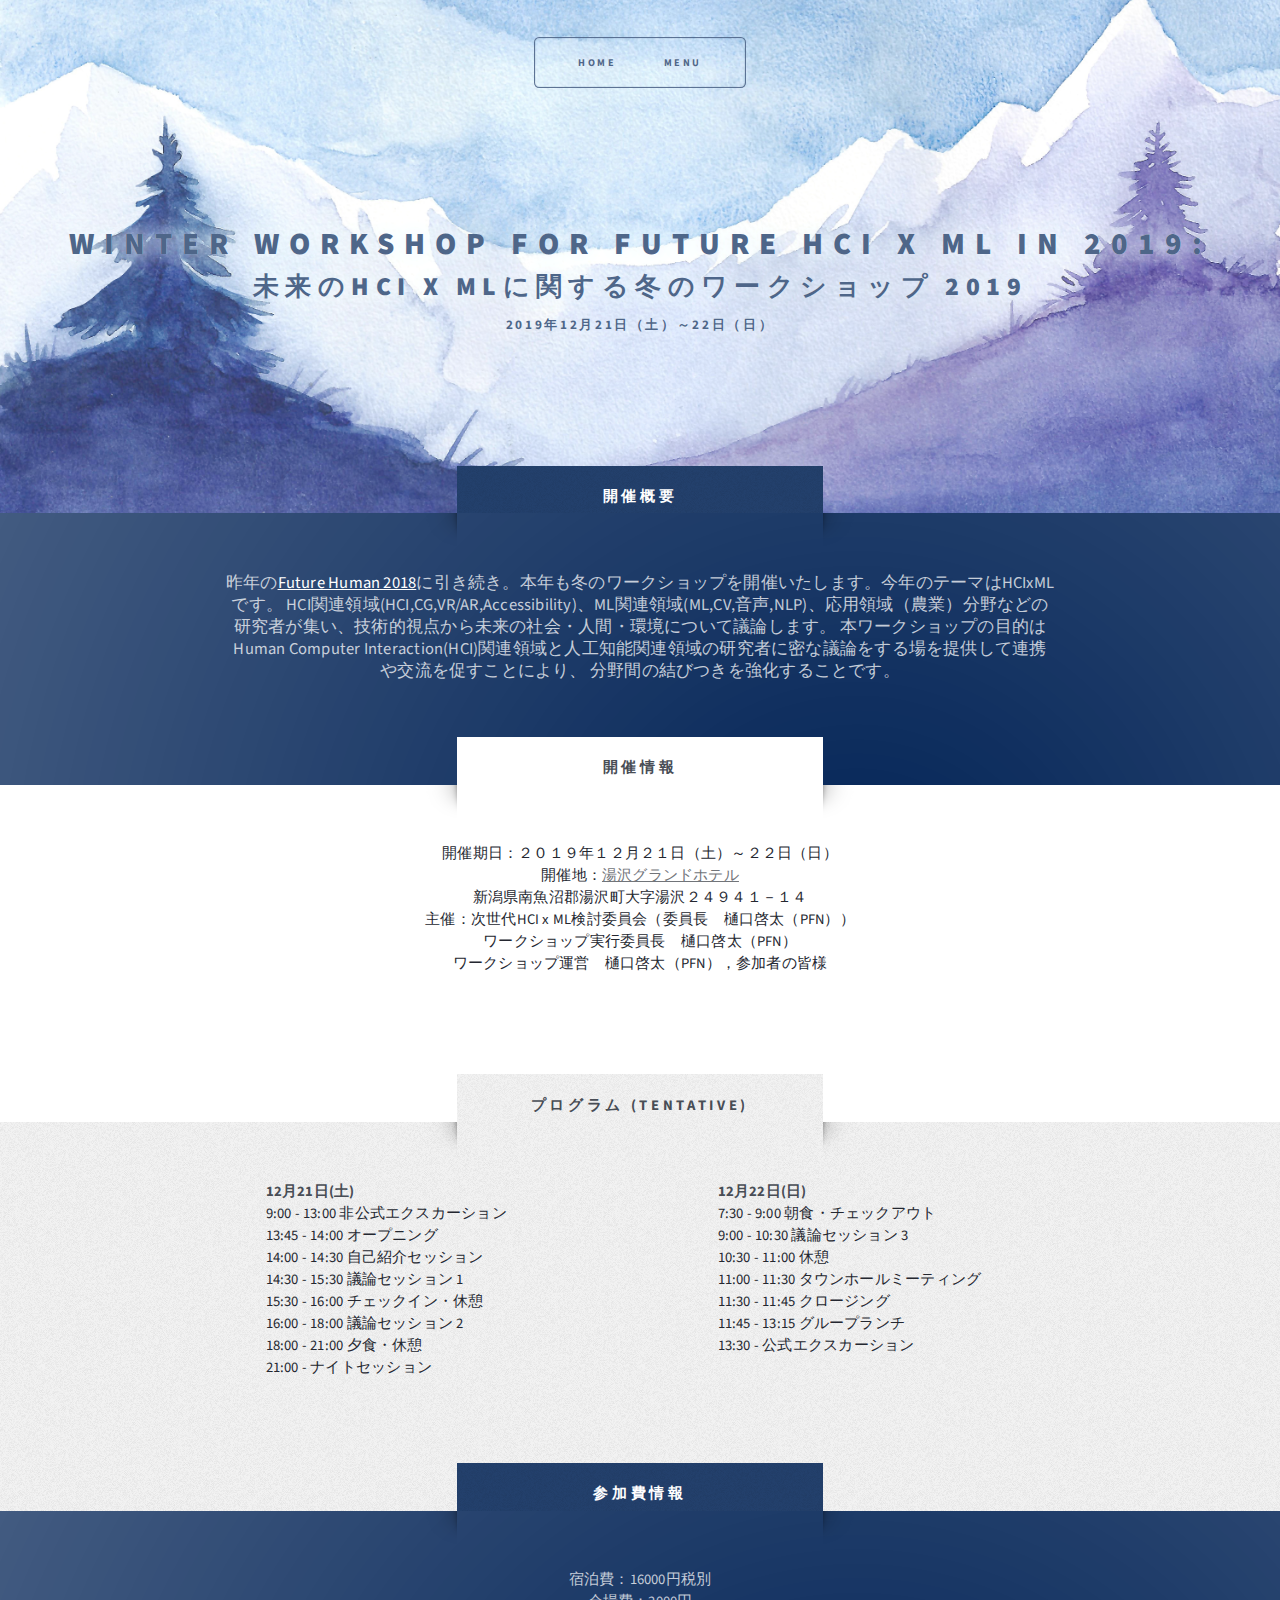
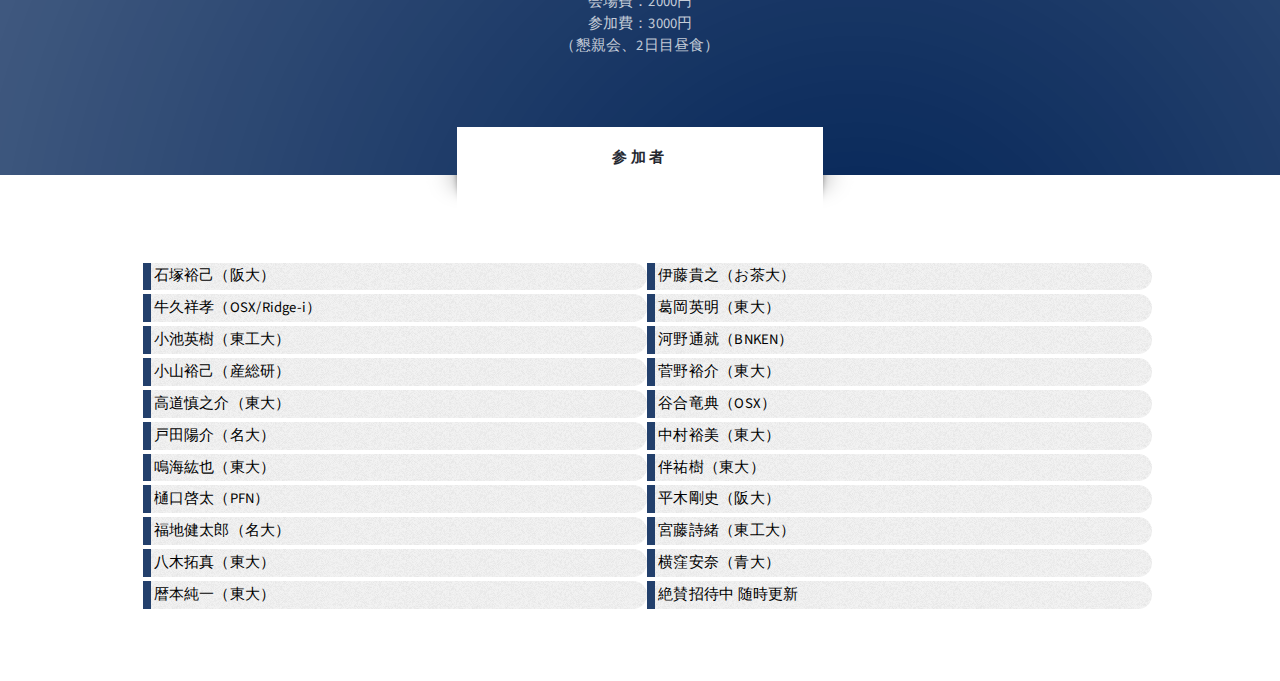
==== index.html @ f16f3374 "a" ====
<!DOCTYPE HTML>
<!--
	Escape Velocity by HTML5 UP
	html5up.net | @ajlkn
	Free for personal and commercial use under the CCA 3.0 license (html5up.net/license)
-->
<html>
	<head>
		<title>Winter Workshop for Future HCI x ML in 2019: 未来のHCI x MLに関する冬のワークショップ 2019</title>
		<meta charset="utf-8" />
		<meta name="viewport" content="width=device-width, initial-scale=1, user-scalable=no" />
		<link rel="stylesheet" href="assets/css/main.css" />
	</head>
	<body class="homepage is-preload">
		<div id="page-wrapper">

			<!-- Header -->
				<section id="header" class="wrapper">

					<!-- Logo -->
						<div id="logo">
							<h1><a href="index.html"><span style="letter-spacing:10px; line-height:2; font-size:120%;">Winter Workshop for Future HCI x ML in 2019: </span><br/>未来のHCI x MLに関する冬のワークショップ 2019</a></h1>
							<p>2019年12月21日（土）～22日（日）</p>
						</div>

					<!-- Nav -->
						<nav id="nav">
							<ul>
								<li class="current"><a href="index.html">Home</a></li>
								<li>
									<a href="#">Menu</a>
									<ul>
										<li><a href="#intro">開催概要</a></li>
										<li><a href="#info">開催情報</a></li>
										<li><a href="#program">プログラム</a></li>
										<li><a href="#m-list">参加者リスト</a></li>
									</ul>
								</li>
								<!--
								<li><a href="left-sidebar.html">Left Sidebar</a></li>
								<li><a href="right-sidebar.html">Right Sidebar</a></li>
								<li><a href="no-sidebar.html">No Sidebar</a></li>
								-->
							</ul>
						</nav>

				</section>

			<!-- Intro -->
				<section id="intro" class="wrapper style1">
					<div class="title">開催概要</div>
					<div class="container">
						<!--style1,2設定可能-->
						<p class="style3">
							昨年の<a href="./index_2018.html">Future Human 2018</a>に引き続き。本年も冬のワークショップを開催いたします。今年のテーマはHCIxMLです。
							HCI関連領域(HCI,CG,VR/AR,Accessibility)、ML関連領域(ML,CV,音声,NLP)、応用領域（農業）分野などの研究者が集い、技術的視点から未来の社会・人間・環境について議論します。
							本ワークショップの目的はHuman Computer Interaction(HCI)関連領域と人工知能関連領域の研究者に密な議論をする場を提供して連携や交流を促すことにより、
							分野間の結びつきを強化することです。
							
						</p>
						
					</div>
				</section>

			<!-- Main -->
			
			<section id="info" class="wrapper style2">
					<div class="title">開催情報</div>
					<div class="container">
						<!--style1,2設定可能-->
						
							開催期日：２０１９年１２月２１日（土）～２２日（日）<br/>
							開催地：<a href="http://yuzawagrandhotel.jp/">湯沢グランドホテル</a><br/>
							新潟県南魚沼郡湯沢町大字湯沢２４９４１－１４<br/>
							主催：次世代HCI x ML検討委員会（委員長　樋口啓太（PFN））<br/>
							ワークショップ実行委員長　樋口啓太（PFN）<br/>
							ワークショップ運営　樋口啓太（PFN），参加者の皆様<br/>
						</p>
					</div>
				</section>
		
				

			<!-- Highlights -->
				<section id="program" class="wrapper style3">
					
					
					<div class="title">プログラム (Tentative)</div>
					<div class="container">
						<!--style1,2設定可能-->
						<section>
							<form method="post" action="#">
								<div class="row gtr-50">
									<div class="col-6 col-12-small">
											<h3 class="icon calendar-alt">12月21日(土)</h3>
											<p>
													9:00 - 13:00 非公式エクスカーション<br/>
													13:45 - 14:00 オープニング<br/>
													14:00 - 14:30 自己紹介セッション<br/>
													14:30 - 15:30 議論セッション 1<br/>
													15:30 - 16:00 チェックイン・休憩<br/>
													16:00 - 18:00 議論セッション 2<br/>
													18:00 - 21:00 夕食・休憩<br/>
													21:00 -       ナイトセッション<br/>
											</p>
									</div>
									<div class="col-6 col-12-small">
											<h3 class="icon calendar-alt">12月22日(日)</h3>
											<p>
													7:30 - 9:00 朝食・チェックアウト<br/>
													9:00 - 10:30 議論セッション 3<br/>
													10:30 - 11:00 休憩<br/>
													11:00 - 11:30 タウンホールミーティング<br/>
													11:30 - 11:45 クロージング<br/>
													11:45 - 13:15 グループランチ<br/>
													13:30 - 公式エクスカーション<br/>
											</p>
									</div>
									
								</div>
						</section>									
					</div>
				</section>

			<!-- Main -->
			<section id="info" class="wrapper style1">
				<div class="title">参加費情報</div>
				<div class="container">
					<!--style1,2設定可能-->
						宿泊費：16000円税別<br/>
						会場費：2000円<br/>
						参加費：3000円<br/>
						（懇親会、2日目昼食）<br/>
				</div>
			</section>

			<!-- Footer -->
				<section id="m-list" class="wrapper">
					<div class="title">参加者</div>
					<div class="container">
						<div class="row-m-list">
														
							<ul>
								<li>石塚裕己（阪大）</li>
								<li>伊藤貴之（お茶大）</li>
								<li>牛久祥孝（OSX/Ridge-i）</li>
								<li>葛岡英明（東大）</li>
								<li>小池英樹（東工大）</li>
								<li>河野通就（BNKEN）</li>
								<li>小山裕己（産総研）</li>
								<li>菅野裕介（東大）</li>
								<li>高道慎之介（東大）</li>
								<li>谷合竜典（OSX）</li>
								<li>戸田陽介（名大）</li>
								<li>中村裕美（東大）</li>
								<li>鳴海紘也（東大）</li>
								<li>伴祐樹（東大）</li>
								<li>樋口啓太（PFN）</li>
								<li>平木剛史（阪大）</li>
								<li>福地健太郎（名大）</li>
								<li>宮藤詩緒（東工大）</li>
								<li>八木拓真（東大）</li>
								<li>横窪安奈（青大）</li>
								<li>暦本純一（東大）</li>
								<li>絶賛招待中 随時更新</li>
						</ul>
							
							
						
					</div>
				</section>
					<div id="copyright">
							<ul>
								<li>&copy; Untitled.</li><li>Design: <a href="http://html5up.net">HTML5 UP</a></li>
							</ul>
						</div>

		</div>

		<!-- Scripts -->
			<script src="assets/js/jquery.min.js"></script>
			<script src="assets/js/jquery.dropotron.min.js"></script>
			<script src="assets/js/browser.min.js"></script>
			<script src="assets/js/breakpoints.min.js"></script>
			<script src="assets/js/util.js"></script>
			<script src="assets/js/main.js"></script>

	</body>
</html>
---- assets/css/main.css ----
@import url("font-awesome.min.css");
@import url("https://fonts.googleapis.com/css?family=Source+Sans+Pro:400,400italic,700,900");

/*
	Escape Velocity by HTML5 UP
	html5up.net | @ajlkn
	Free for personal and commercial use under the CCA 3.0 license (html5up.net/license)
*/

html, body, div, span, applet, object,
iframe, h1, h2, h3, h4, h5, h6, p, blockquote,
pre, a, abbr, acronym, address, big, cite,
code, del, dfn, em, img, ins, kbd, q, s, samp,
small, strike, strong, sub, sup, tt, var, b,
u, i, center, dl, dt, dd, ol, ul, li, fieldset,
form, label, legend, table, caption, tbody,
tfoot, thead, tr, th, td, article, aside,
canvas, details, embed, figure, figcaption,
footer, header, hgroup, menu, nav, output, ruby,
section, summary, time, mark, audio, video {
	margin: 0;
	padding: 0;
	border: 0;
	font-size: 100%;
	font: inherit;
	vertical-align: baseline;}

article, aside, details, figcaption, figure,
footer, header, hgroup, menu, nav, section {
	display: block;}

body {
	line-height: 1;
}

ol, ul {
	list-style: none;
}


ul, ol {
  padding: 0;
  position: relative;
}

.row-m-list > ul li, ol li {
  width: 50%;
  float:left;
  color: black;
  border-left: solid 8px #23406c;/*左側の線*/
  background: #f3f3f3 url("images/overlay.png");/*背景色*/
  margin-bottom: 4px;/*下のバーとの余白*/
  line-height: 1.5;
  border-radius: 0 15px 15px 0;/*右側の角だけ丸く*/
  padding: 0.2em;
  list-style-type: none!important;
}



blockquote, q {
	quotes: none;
}

	blockquote:before, blockquote:after, q:before, q:after {
		content: '';
		content: none;
	}

table {
	border-collapse: collapse;
	border-spacing: 0;
}

body {
	-webkit-text-size-adjust: none;
}

mark {
	background-color: transparent;
	color: inherit;
}

input::-moz-focus-inner {
	border: 0;
	padding: 0;
}

input, select, textarea {
	-moz-appearance: none;
	-webkit-appearance: none;
	-ms-appearance: none;
	appearance: none;
}

/* Basic */

	@-ms-viewport {
		width: device-width;
	}

	html {
		box-sizing: border-box;
	}

	*, *:before, *:after {
		box-sizing: inherit;
	}

	body.is-preload *, body.is-preload *:before, body.is-preload *:after {
		-moz-animation: none !important;
		-webkit-animation: none !important;
		-ms-animation: none !important;
		animation: none !important;
		-moz-transition: none !important;
		-webkit-transition: none !important;
		-ms-transition: none !important;
		transition: none !important;
	}

	body, input, textarea, select {
		font-family: 'Source Sans Pro', sans-serif;
		font-weight: 400;
		color: #242730;
		font-size: 14pt;
		line-height: 1.75em;
		letter-spacing: 0.025em;
	}

	h1, h2, h3, h4, h5, h6 {
		font-weight: 700;
		color: #484d55;
	}

		h1 a, h2 a, h3 a, h4 a, h5 a, h6 a {
			color: inherit;
			text-decoration: none;
		}

	a {
		-moz-transition: color .25s ease-in-out;
		-webkit-transition: color .25s ease-in-out;
		-ms-transition: color .25s ease-in-out;
		transition: color .25s ease-in-out;
		text-decoration: underline;
		color: #717479;
	}

		a:hover {
			text-decoration: none;
		}

	strong, b {
		font-weight: 700;
		color: #484d55;
	}

	blockquote {
		border-left: solid 0.5em #ddd;
		padding: 1em 0 1em 2em;
		font-style: italic;
	}

	em, i {
		font-style: italic;
	}

	hr {
		border: 0;
		border-top: solid 1px #ddd;
		margin: 2em 0 2em 0;
	}

	sub {
		position: relative;
		top: 0.5em;
		font-size: 0.8em;
	}

	sup {
		position: relative;
		top: -0.5em;
		font-size: 0.8em;
	}

	.nobr {
		white-space: nowrap;
	}

	br.clear {
		clear: both;
	}

	p, ul, ol, dl, table, blockquote, form {
		margin-bottom: 2em;
	}

/* Container */

	.container {
		margin: 0 auto;
		max-width: 80%;
		width: 60em;
	}

		@media screen and (max-width: 1680px) {

			.container {
				width: 70em;
			}

		}

		@media screen and (max-width: 1280px) {

			.container {
				width: calc(100% - 100px);
			}

		}

		@media screen and (max-width: 980px) {

			.container {
				width: calc(100% - 100px);
			}

		}

		@media screen and (max-width: 736px) {

			.container {
				width: calc(100% - 40px);
			}

		}

/* Row */

	.row {
		display: flex;
		flex-wrap: wrap;
		box-sizing: border-box;
		align-items: stretch;
	}

		.row > * {
			box-sizing: border-box;
		}

		.row.gtr-uniform > * > :last-child {
			margin-bottom: 0;
		}

		.row.aln-left {
			justify-content: flex-start;
		}

		.row.aln-center {
			justify-content: center;
		}

		.row.aln-right {
			justify-content: flex-end;
		}

		.row.aln-top {
			align-items: flex-start;
		}

		.row.aln-middle {
			align-items: center;
		}

		.row.aln-bottom {
			align-items: flex-end;
		}

		.row > .imp {
			order: -1;
		}

		.row > .col-1 {
			width: 8.3333333333%;
		}

		.row > .off-1 {
			margin-left: 8.3333333333%;
		}

		.row > .col-2 {
			width: 16.6666666667%;
		}

		.row > .off-2 {
			margin-left: 16.6666666667%;
		}

		.row > .col-3 {
			width: 25%;
		}

		.row > .off-3 {
			margin-left: 25%;
		}

		.row > .col-4 {
			width: 33.3333333333%;
		}

		.row > .off-4 {
			margin-left: 33.3333333333%;
		}

		.row > .col-5 {
			width: 41.6666666667%;
		}

		.row > .off-5 {
			margin-left: 41.6666666667%;
		}

		.row > .col-6 {
			width: 50%;
		}

		.row > .off-6 {
			margin-left: 50%;
		}

		.row > .col-7 {
			width: 58.3333333333%;
		}

		.row > .off-7 {
			margin-left: 58.3333333333%;
		}

		.row > .col-8 {
			width: 66.6666666667%;
		}

		.row > .off-8 {
			margin-left: 66.6666666667%;
		}

		.row > .col-9 {
			width: 75%;
		}

		.row > .off-9 {
			margin-left: 75%;
		}

		.row > .col-10 {
			width: 83.3333333333%;
		}

		.row > .off-10 {
			margin-left: 83.3333333333%;
		}

		.row > .col-11 {
			width: 91.6666666667%;
		}

		.row > .off-11 {
			margin-left: 91.6666666667%;
		}

		.row > .col-12 {
			width: 100%;
		}

		.row > .off-12 {
			margin-left: 100%;
		}

		.row.gtr-0 {
			margin-top: 0px;
			margin-left: 0px;
		}

			.row.gtr-0 > * {
				padding: 0px 0 0 0px;
			}

			.row.gtr-0.gtr-uniform {
				margin-top: 0px;
			}

				.row.gtr-0.gtr-uniform > * {
					padding-top: 0px;
				}

		.row.gtr-25 {
			margin-top: -12.5px;
			margin-left: -12.5px;
		}

			.row.gtr-25 > * {
				padding: 12.5px 0 0 12.5px;
			}

			.row.gtr-25.gtr-uniform {
				margin-top: -12.5px;
			}

				.row.gtr-25.gtr-uniform > * {
					padding-top: 12.5px;
				}

		.row.gtr-50 {
			margin-top: -25px;
			margin-left: 120px;
		}

			.row.gtr-50 > * {
				padding: 25px 0 0 25px;
			}

			.row.gtr-50.gtr-uniform {
				margin-top: -25px;
			}

				.row.gtr-50.gtr-uniform > * {
					padding-top: 25px;
				}

		.row {
			margin-top: -50px;
			margin-left: -50px;
		}

			.row > * {
				padding: 50px 0 0 50px;
			}

			.row.gtr-uniform {
				margin-top: -50px;
			}

				.row.gtr-uniform > * {
					padding-top: 50px;
				}

		.row.gtr-150 {
			margin-top: -75px;
			margin-left: -75px;
		}

			.row.gtr-150 > * {
				padding: 75px 0 0 75px;
			}

			.row.gtr-150.gtr-uniform {
				margin-top: -75px;
			}

				.row.gtr-150.gtr-uniform > * {
					padding-top: 75px;
				}

		.row.gtr-200 {
			margin-top: -100px;
			margin-left: -100px;
		}

			.row.gtr-200 > * {
				padding: 100px 0 0 100px;
			}

			.row.gtr-200.gtr-uniform {
				margin-top: -100px;
			}

				.row.gtr-200.gtr-uniform > * {
					padding-top: 100px;
				}

		@media screen and (max-width: 1680px) {

			.row {
				display: flex;
				flex-wrap: wrap;
				box-sizing: border-box;
				align-items: stretch;
			}

				.row > * {
					box-sizing: border-box;
				}

				.row.gtr-uniform > * > :last-child {
					margin-bottom: 0;
				}

				.row.aln-left {
					justify-content: flex-start;
				}

				.row.aln-center {
					justify-content: center;
				}

				.row.aln-right {
					justify-content: flex-end;
				}

				.row.aln-top {
					align-items: flex-start;
				}

				.row.aln-middle {
					align-items: center;
				}

				.row.aln-bottom {
					align-items: flex-end;
				}

				.row > .imp-xlarge {
					order: -1;
				}

				.row > .col-1-xlarge {
					width: 8.3333333333%;
				}

				.row > .off-1-xlarge {
					margin-left: 8.3333333333%;
				}

				.row > .col-2-xlarge {
					width: 16.6666666667%;
				}

				.row > .off-2-xlarge {
					margin-left: 16.6666666667%;
				}

				.row > .col-3-xlarge {
					width: 25%;
				}

				.row > .off-3-xlarge {
					margin-left: 25%;
				}

				.row > .col-4-xlarge {
					width: 33.3333333333%;
				}

				.row > .off-4-xlarge {
					margin-left: 33.3333333333%;
				}

				.row > .col-5-xlarge {
					width: 41.6666666667%;
				}

				.row > .off-5-xlarge {
					margin-left: 41.6666666667%;
				}

				.row > .col-6-xlarge {
					width: 50%;
				}

				.row > .off-6-xlarge {
					margin-left: 50%;
				}

				.row > .col-7-xlarge {
					width: 58.3333333333%;
				}

				.row > .off-7-xlarge {
					margin-left: 58.3333333333%;
				}

				.row > .col-8-xlarge {
					width: 66.6666666667%;
				}

				.row > .off-8-xlarge {
					margin-left: 66.6666666667%;
				}

				.row > .col-9-xlarge {
					width: 75%;
				}

				.row > .off-9-xlarge {
					margin-left: 75%;
				}

				.row > .col-10-xlarge {
					width: 83.3333333333%;
				}

				.row > .off-10-xlarge {
					margin-left: 83.3333333333%;
				}

				.row > .col-11-xlarge {
					width: 91.6666666667%;
				}

				.row > .off-11-xlarge {
					margin-left: 91.6666666667%;
				}

				.row > .col-12-xlarge {
					width: 100%;
				}

				.row > .off-12-xlarge {
					margin-left: 100%;
				}

				.row.gtr-0 {
					margin-top: 0px;
					margin-left: 0px;
				}

					.row.gtr-0 > * {
						padding: 0px 0 0 0px;
					}

					.row.gtr-0.gtr-uniform {
						margin-top: 0px;
					}

						.row.gtr-0.gtr-uniform > * {
							padding-top: 0px;
						}

				.row.gtr-25 {
					margin-top: -12.5px;
					margin-left: -12.5px;
				}

					.row.gtr-25 > * {
						padding: 12.5px 0 0 12.5px;
					}

					.row.gtr-25.gtr-uniform {
						margin-top: -12.5px;
					}

						.row.gtr-25.gtr-uniform > * {
							padding-top: 12.5px;
						}

				.row.gtr-50 {
					margin-top: -25px;
					margin-left: 120px;
				}

					.row.gtr-50 > * {
						padding: 25px 0 0 25px;
					}

					.row.gtr-50.gtr-uniform {
						margin-top: -25px;
					}

						.row.gtr-50.gtr-uniform > * {
							padding-top: 25px;
						}

				.row {
					margin-top: -50px;
					margin-left: -50px;
				}

					.row > * {
						padding: 50px 0 0 50px;
					}

					.row.gtr-uniform {
						margin-top: -50px;
					}

						.row.gtr-uniform > * {
							padding-top: 50px;
						}

				.row.gtr-150 {
					margin-top: -75px;
					margin-left: -75px;
				}

					.row.gtr-150 > * {
						padding: 75px 0 0 75px;
					}

					.row.gtr-150.gtr-uniform {
						margin-top: -75px;
					}

						.row.gtr-150.gtr-uniform > * {
							padding-top: 75px;
						}

				.row.gtr-200 {
					margin-top: -100px;
					margin-left: -100px;
				}

					.row.gtr-200 > * {
						padding: 100px 0 0 100px;
					}

					.row.gtr-200.gtr-uniform {
						margin-top: -100px;
					}

						.row.gtr-200.gtr-uniform > * {
							padding-top: 100px;
						}

		}

		@media screen and (max-width: 1280px) {

			.row {
				display: flex;
				flex-wrap: wrap;
				box-sizing: border-box;
				align-items: stretch;
			}

				.row > * {
					box-sizing: border-box;
				}

				.row.gtr-uniform > * > :last-child {
					margin-bottom: 0;
				}

				.row.aln-left {
					justify-content: flex-start;
				}

				.row.aln-center {
					justify-content: center;
				}

				.row.aln-right {
					justify-content: flex-end;
				}

				.row.aln-top {
					align-items: flex-start;
				}

				.row.aln-middle {
					align-items: center;
				}

				.row.aln-bottom {
					align-items: flex-end;
				}

				.row > .imp-large {
					order: -1;
				}

				.row > .col-1-large {
					width: 8.3333333333%;
				}

				.row > .off-1-large {
					margin-left: 8.3333333333%;
				}

				.row > .col-2-large {
					width: 16.6666666667%;
				}

				.row > .off-2-large {
					margin-left: 16.6666666667%;
				}

				.row > .col-3-large {
					width: 25%;
				}

				.row > .off-3-large {
					margin-left: 25%;
				}

				.row > .col-4-large {
					width: 33.3333333333%;
				}

				.row > .off-4-large {
					margin-left: 33.3333333333%;
				}

				.row > .col-5-large {
					width: 41.6666666667%;
				}

				.row > .off-5-large {
					margin-left: 41.6666666667%;
				}

				.row > .col-6-large {
					width: 50%;
				}

				.row > .off-6-large {
					margin-left: 50%;
				}

				.row > .col-7-large {
					width: 58.3333333333%;
				}

				.row > .off-7-large {
					margin-left: 58.3333333333%;
				}

				.row > .col-8-large {
					width: 66.6666666667%;
				}

				.row > .off-8-large {
					margin-left: 66.6666666667%;
				}

				.row > .col-9-large {
					width: 75%;
				}

				.row > .off-9-large {
					margin-left: 75%;
				}

				.row > .col-10-large {
					width: 83.3333333333%;
				}

				.row > .off-10-large {
					margin-left: 83.3333333333%;
				}

				.row > .col-11-large {
					width: 91.6666666667%;
				}

				.row > .off-11-large {
					margin-left: 91.6666666667%;
				}

				.row > .col-12-large {
					width: 100%;
				}

				.row > .off-12-large {
					margin-left: 100%;
				}

				.row.gtr-0 {
					margin-top: 0px;
					margin-left: 0px;
				}

					.row.gtr-0 > * {
						padding: 0px 0 0 0px;
					}

					.row.gtr-0.gtr-uniform {
						margin-top: 0px;
					}

						.row.gtr-0.gtr-uniform > * {
							padding-top: 0px;
						}

				.row.gtr-25 {
					margin-top: -8.75px;
					margin-left: -8.75px;
				}

					.row.gtr-25 > * {
						padding: 8.75px 0 0 8.75px;
					}

					.row.gtr-25.gtr-uniform {
						margin-top: -8.75px;
					}

						.row.gtr-25.gtr-uniform > * {
							padding-top: 8.75px;
						}

				.row.gtr-50 {
					margin-top: -17.5px;
					margin-left: 120px;
				}

					.row.gtr-50 > * {
						padding: 17.5px 0 0 17.5px;
					}

					.row.gtr-50.gtr-uniform {
						margin-top: -17.5px;
					}

						.row.gtr-50.gtr-uniform > * {
							padding-top: 17.5px;
						}

				.row {
					margin-top: -35px;
					margin-left: -35px;
				}

					.row > * {
						padding: 35px 0 0 35px;
					}

					.row.gtr-uniform {
						margin-top: -35px;
					}

						.row.gtr-uniform > * {
							padding-top: 35px;
						}

				.row.gtr-150 {
					margin-top: -52.5px;
					margin-left: -52.5px;
				}

					.row.gtr-150 > * {
						padding: 52.5px 0 0 52.5px;
					}

					.row.gtr-150.gtr-uniform {
						margin-top: -52.5px;
					}

						.row.gtr-150.gtr-uniform > * {
							padding-top: 52.5px;
						}

				.row.gtr-200 {
					margin-top: -70px;
					margin-left: -70px;
				}

					.row.gtr-200 > * {
						padding: 70px 0 0 70px;
					}

					.row.gtr-200.gtr-uniform {
						margin-top: -70px;
					}

						.row.gtr-200.gtr-uniform > * {
							padding-top: 70px;
						}

		}

		@media screen and (max-width: 980px) {

			.row {
				display: flex;
				flex-wrap: wrap;
				box-sizing: border-box;
				align-items: stretch;
			}

				.row > * {
					box-sizing: border-box;
				}

				.row.gtr-uniform > * > :last-child {
					margin-bottom: 0;
				}

				.row.aln-left {
					justify-content: flex-start;
				}

				.row.aln-center {
					justify-content: center;
				}

				.row.aln-right {
					justify-content: flex-end;
				}

				.row.aln-top {
					align-items: flex-start;
				}

				.row.aln-middle {
					align-items: center;
				}

				.row.aln-bottom {
					align-items: flex-end;
				}

				.row > .imp-medium {
					order: -1;
				}

				.row > .col-1-medium {
					width: 8.3333333333%;
				}

				.row > .off-1-medium {
					margin-left: 8.3333333333%;
				}

				.row > .col-2-medium {
					width: 16.6666666667%;
				}

				.row > .off-2-medium {
					margin-left: 16.6666666667%;
				}

				.row > .col-3-medium {
					width: 25%;
				}

				.row > .off-3-medium {
					margin-left: 25%;
				}

				.row > .col-4-medium {
					width: 33.3333333333%;
				}

				.row > .off-4-medium {
					margin-left: 33.3333333333%;
				}

				.row > .col-5-medium {
					width: 41.6666666667%;
				}

				.row > .off-5-medium {
					margin-left: 41.6666666667%;
				}

				.row > .col-6-medium {
					width: 50%;
				}

				.row > .off-6-medium {
					margin-left: 50%;
				}

				.row > .col-7-medium {
					width: 58.3333333333%;
				}

				.row > .off-7-medium {
					margin-left: 58.3333333333%;
				}

				.row > .col-8-medium {
					width: 66.6666666667%;
				}

				.row > .off-8-medium {
					margin-left: 66.6666666667%;
				}

				.row > .col-9-medium {
					width: 75%;
				}

				.row > .off-9-medium {
					margin-left: 75%;
				}

				.row > .col-10-medium {
					width: 83.3333333333%;
				}

				.row > .off-10-medium {
					margin-left: 83.3333333333%;
				}

				.row > .col-11-medium {
					width: 91.6666666667%;
				}

				.row > .off-11-medium {
					margin-left: 91.6666666667%;
				}

				.row > .col-12-medium {
					width: 100%;
				}

				.row > .off-12-medium {
					margin-left: 100%;
				}

				.row.gtr-0 {
					margin-top: 0px;
					margin-left: 0px;
				}

					.row.gtr-0 > * {
						padding: 0px 0 0 0px;
					}

					.row.gtr-0.gtr-uniform {
						margin-top: 0px;
					}

						.row.gtr-0.gtr-uniform > * {
							padding-top: 0px;
						}

				.row.gtr-25 {
					margin-top: -12.5px;
					margin-left: -12.5px;
				}

					.row.gtr-25 > * {
						padding: 12.5px 0 0 12.5px;
					}

					.row.gtr-25.gtr-uniform {
						margin-top: -12.5px;
					}

						.row.gtr-25.gtr-uniform > * {
							padding-top: 12.5px;
						}

				.row.gtr-50 {
					margin-top: -25px;
					margin-left: -25px;
				}

					.row.gtr-50 > * {
						padding: 25px 0 0 25px;
					}

					.row.gtr-50.gtr-uniform {
						margin-top: -25px;
					}

						.row.gtr-50.gtr-uniform > * {
							padding-top: 25px;
						}

				.row {
					margin-top: -50px;
					margin-left: -50px;
				}

					.row > * {
						padding: 50px 0 0 50px;
					}

					.row.gtr-uniform {
						margin-top: -50px;
					}

						.row.gtr-uniform > * {
							padding-top: 50px;
						}

				.row.gtr-150 {
					margin-top: -75px;
					margin-left: -75px;
				}

					.row.gtr-150 > * {
						padding: 75px 0 0 75px;
					}

					.row.gtr-150.gtr-uniform {
						margin-top: -75px;
					}

						.row.gtr-150.gtr-uniform > * {
							padding-top: 75px;
						}

				.row.gtr-200 {
					margin-top: -100px;
					margin-left: -100px;
				}

					.row.gtr-200 > * {
						padding: 100px 0 0 100px;
					}

					.row.gtr-200.gtr-uniform {
						margin-top: -100px;
					}

						.row.gtr-200.gtr-uniform > * {
							padding-top: 100px;
						}

		}

		@media screen and (max-width: 736px) {

			.row {
				display: flex;
				flex-wrap: wrap;
				box-sizing: border-box;
				align-items: stretch;
			}

				.row > * {
					box-sizing: border-box;
				}

				.row.gtr-uniform > * > :last-child {
					margin-bottom: 0;
				}

				.row.aln-left {
					justify-content: flex-start;
				}

				.row.aln-center {
					justify-content: center;
				}

				.row.aln-right {
					justify-content: flex-end;
				}

				.row.aln-top {
					align-items: flex-start;
				}

				.row.aln-middle {
					align-items: center;
				}

				.row.aln-bottom {
					align-items: flex-end;
				}

				.row > .imp-small {
					order: -1;
				}

				.row > .col-1-small {
					width: 8.3333333333%;
				}

				.row > .off-1-small {
					margin-left: 8.3333333333%;
				}

				.row > .col-2-small {
					width: 16.6666666667%;
				}

				.row > .off-2-small {
					margin-left: 16.6666666667%;
				}

				.row > .col-3-small {
					width: 25%;
				}

				.row > .off-3-small {
					margin-left: 25%;
				}

				.row > .col-4-small {
					width: 33.3333333333%;
				}

				.row > .off-4-small {
					margin-left: 33.3333333333%;
				}

				.row > .col-5-small {
					width: 41.6666666667%;
				}

				.row > .off-5-small {
					margin-left: 41.6666666667%;
				}

				.row > .col-6-small {
					width: 50%;
				}

				.row > .off-6-small {
					margin-left: 50%;
				}

				.row > .col-7-small {
					width: 58.3333333333%;
				}

				.row > .off-7-small {
					margin-left: 58.3333333333%;
				}

				.row > .col-8-small {
					width: 66.6666666667%;
				}

				.row > .off-8-small {
					margin-left: 66.6666666667%;
				}

				.row > .col-9-small {
					width: 75%;
				}

				.row > .off-9-small {
					margin-left: 75%;
				}

				.row > .col-10-small {
					width: 83.3333333333%;
				}

				.row > .off-10-small {
					margin-left: 83.3333333333%;
				}

				.row > .col-11-small {
					width: 91.6666666667%;
				}

				.row > .off-11-small {
					margin-left: 91.6666666667%;
				}

				.row > .col-12-small {
					width: 100%;
				}

				.row > .off-12-small {
					margin-left: 100%;
				}

				.row.gtr-0 {
					margin-top: 0px;
					margin-left: 0px;
				}

					.row.gtr-0 > * {
						padding: 0px 0 0 0px;
					}

					.row.gtr-0.gtr-uniform {
						margin-top: 0px;
					}

						.row.gtr-0.gtr-uniform > * {
							padding-top: 0px;
						}

				.row.gtr-25 {
					margin-top: -7.5px;
					margin-left: -7.5px;
				}

					.row.gtr-25 > * {
						padding: 7.5px 0 0 7.5px;
					}

					.row.gtr-25.gtr-uniform {
						margin-top: -7.5px;
					}

						.row.gtr-25.gtr-uniform > * {
							padding-top: 7.5px;
						}

				.row.gtr-50 {
					margin-top: -15px;
					margin-left: -15px;
				}

					.row.gtr-50 > * {
						padding: 15px 0 0 15px;
					}

					.row.gtr-50.gtr-uniform {
						margin-top: -15px;
					}

						.row.gtr-50.gtr-uniform > * {
							padding-top: 15px;
						}

				.row {
					margin-top: -30px;
					margin-left: -30px;
				}

					.row > * {
						padding: 30px 0 0 30px;
					}

					.row.gtr-uniform {
						margin-top: -30px;
					}

						.row.gtr-uniform > * {
							padding-top: 30px;
						}

				.row.gtr-150 {
					margin-top: -45px;
					margin-left: -45px;
				}

					.row.gtr-150 > * {
						padding: 45px 0 0 45px;
					}

					.row.gtr-150.gtr-uniform {
						margin-top: -45px;
					}

						.row.gtr-150.gtr-uniform > * {
							padding-top: 45px;
						}

				.row.gtr-200 {
					margin-top: -60px;
					margin-left: -60px;
				}

					.row.gtr-200 > * {
						padding: 60px 0 0 60px;
					}

					.row.gtr-200.gtr-uniform {
						margin-top: -60px;
					}

						.row.gtr-200.gtr-uniform > * {
							padding-top: 60px;
						}

		}

/* Section/Article */

	section,
	article {
		margin: 0 0 4em 0;
	}

	section > :last-child,
	article > :last-child,
	section:last-child,
	article:last-child {
		margin-bottom: 0;
	}

	header.style1 {
		text-align: center;
		padding: 3em 0 3em 0;
	}

		header.style1 h2 {
			font-weight: 700;
			font-size: 2em;
			letter-spacing: 0.075em;
			line-height: 1.5em;
		}

		header.style1 p {
			color: #b1b4b9;
			display: block;
			margin: 1.15em 0 0 0;
			font-size: 1.3em;
			letter-spacing: 0.075em;
			line-height: 1.5em;
		}

/* Table */

	table {
		width: 100%;
	}

		table.default {
			width: 100%;
		}

			table.default tbody tr:nth-child(2n+2) {
				background: #f4f4f4;
			}

			table.default td {
				padding: 0.5em 1em 0.5em 1em;
			}

			table.default th {
				text-align: left;
				font-weight: 400;
				padding: 0.5em 1em 0.5em 1em;
			}

			table.default thead {
				background: #484d55;
				color: #fff;
			}

			table.default tfoot {
				background: #eee;
			}

/* Form */

	form label {
		display: block;
		font-weight: 700;
		color: #484d55;
		margin: 0.25em 0 0.5em 0;
	}

	form input[type="text"],
	form input[type="email"],
	form input[type="password"],
	form select,
	form textarea {
		-moz-transition: all .25s ease-in-out;
		-webkit-transition: all .25s ease-in-out;
		-ms-transition: all .25s ease-in-out;
		transition: all .25s ease-in-out;
		-webkit-appearance: none;
		display: block;
		border: 0;
		background: #eee;
		box-shadow: inset 0px 0px 1px 0px #a0a1a7;
		border-radius: 0.35em;
		width: 100%;
		padding: 0.75em 1em 0.75em 1em;
	}

		form input[type="text"]:focus,
		form input[type="email"]:focus,
		form input[type="password"]:focus,
		form select:focus,
		form textarea:focus {
			background: #f8f8f8;
		}

	form input[type="text"],
	form input[type="email"]
	input[type="password"] {
		line-height: 1em;
	}

	form select {
		line-height: 1em;
	}

	form textarea {
		min-height: 8em;
	}

	form ul.actions {
		margin-top: 0;
	}

	form ::-webkit-input-placeholder {
		color: #555 !important;
		font-style: italic;
		line-height: 1.35em;
	}

	form :-moz-placeholder {
		color: #555 !important;
		font-style: italic;
	}

	form ::-moz-placeholder {
		color: #555 !important;
		font-style: italic;
	}

	form :-ms-input-placeholder {
		color: #555 !important;
		font-style: italic;
	}

	form ::-moz-focus-inner {
		border: 0;
	}

/* Image */

	.image {
		display: inline-block;
	}

		.image img {
			display: block;
			width: 100%;
		}

		.image.fit {
			display: block;
			width: 100%;
		}

		.image.left {
			float: left;
			margin: 0 2em 2em 0;
		}

		.image.centered {
			display: block;
			margin: 0 0 2em 0;
		}

			.image.centered img {
				margin: 0 auto;
				width: auto;
			}

		.image.featured {
			display: block;
			width: 100%;
			margin: 0 0 2em 0;
		}

/* Button */

	input[type="button"],
	input[type="submit"],
	input[type="reset"],
	button,
	.button {
		-moz-transition: all .25s ease-in-out;
		-webkit-transition: all .25s ease-in-out;
		-ms-transition: all .25s ease-in-out;
		transition: all .25s ease-in-out;
		display: inline-block;
		background: #444;
		text-align: center;
		text-transform: uppercase;
		font-weight: 700;
		letter-spacing: 0.25em;
		text-decoration: none;
		border-radius: 0.35em;
		border: 0;
		outline: 0;
		cursor: pointer;
		padding: 0 2.25em 0 2.25em;
		font-size: 0.9em;
		min-width: 12em;
		height: 4em;
		line-height: 4em;
	}

		input[type="button"]:hover,
		input[type="submit"]:hover,
		input[type="reset"]:hover,
		button:hover,
		.button:hover {
			background-color: #f98780;
		}

		input[type="button"].large,
		input[type="submit"].large,
		input[type="reset"].large,
		button.large,
		.button.large {
			font-size: 1em;
			min-width: 14em;
		}

		input[type="button"].style1,
		input[type="submit"].style1,
		input[type="reset"].style1,
		button.style1,
		.button.style1 {
			background: #e97770 url("images/overlay.png");
			color: #fff;
		}

			input[type="button"].style1:hover,
			input[type="submit"].style1:hover,
			input[type="reset"].style1:hover,
			button.style1:hover,
			.button.style1:hover {
				background-color: #f98780;
			}

			input[type="button"].style1:active,
			input[type="submit"].style1:active,
			input[type="reset"].style1:active,
			button.style1:active,
			.button.style1:active {
				background-color: #d96760;
			}

		input[type="button"].style2,
		input[type="submit"].style2,
		input[type="reset"].style2,
		button.style2,
		.button.style2 {
			background: none;
			color: #606167;
			box-shadow: inset 0px 0px 2px 0px #a0a1a7;
		}

			input[type="button"].style2:hover,
			input[type="submit"].style2:hover,
			input[type="reset"].style2:hover,
			button.style2:hover,
			.button.style2:hover {
				box-shadow: inset 0px 0px 2px 0px #606167;
			}

			input[type="button"].style2:active,
			input[type="submit"].style2:active,
			input[type="reset"].style2:active,
			button.style2:active,
			.button.style2:active {
				box-shadow: inset 0px 0px 2px 0px #202127;
			}

		input[type="button"].style3,
		input[type="submit"].style3,
		input[type="reset"].style3,
		button.style3,
		.button.style3 {
			background: #2f333b url("images/overlay.png");
			color: #fff;
		}

			input[type="button"].style3:hover,
			input[type="submit"].style3:hover,
			input[type="reset"].style3:hover,
			button.style3:hover,
			.button.style3:hover {
				background-color: #3f434b;
			}

			input[type="button"].style3:active,
			input[type="submit"].style3:active,
			input[type="reset"].style3:active,
			button.style3:active,
			.button.style3:active {
				background-color: #1f232b;
			}

/* List */

	ul {
		list-style: disc;
		padding-left: 1em;
	}

		ul li {
			padding-left: 0.5em;
		}

		ul.style2 {
			list-style: none;
			padding-left: 0;
		}

			ul.style2 li {
				border-top: solid 1px #eee;
				padding: 1.5em 0 0 0;
				margin: 1.5em 0 0 0;
			}

				ul.style2 li:first-child {
					border-top: 0;
					padding-top: 0;
					margin-top: 0;
				}

		ul.style3 {
			list-style: none;
			padding-left: 0;
		}

			ul.style3 li {
				border-top: solid 1px #eee;
				padding: 0.5em 0 0 0;
				margin: 0.5em 0 0 0;
			}

				ul.style3 li:first-child {
					border-top: 0;
					padding-top: 0;
					margin-top: 0;
				}

	ol {
		list-style: decimal;
		padding-left: 1.25em;
	}

		ol li {
			padding-left: 0.25em;
		}

/* Actions */

	ul.actions {
		list-style: none;
		padding-left: 0;
		margin: 3em 0 0 0;
	}

		ul.actions li {
			display: inline-block;
			margin: 0 0.75em 0 0.75em;
			padding-left: 0;
		}

			ul.actions li:first-child {
				margin-left: 0;
			}

			ul.actions li:last-child {
				margin-right: 0;
			}

		ul.actions.special {
			text-align: center;
		}

/* Feature List */

	.feature-list {
		max-width: 58em;
		margin-left: auto;
		margin-right: auto;
		position: relative;
		top: 0.75em;
	}

		.feature-list section {
			border-top: solid 1px #eee;
			padding-top: 3em;
			padding-left: 5em;
			position: relative;
		}

		@media screen and (min-width: 981px) {

			.feature-list > .row > :nth-child(-n + 2) > section {
				border-top: 0;
				padding-top: 0;
			}

		}

		.feature-list h3 {
			color: #002255 !important;
			margin: -0.35em 0 0.75em 0;
			font-size: 1.15em;
			letter-spacing: 0.05em;
		}

			.feature-list h3:before {
				display: block;
				color: #fff;
				background: #2f333b url("images/overlay.png");
				border-radius: 2.5em;
				text-align: center;
				width: 2.5em;
				height: 2.5em;
				line-height: 2.5em;
				margin-right: 0.75em;
				position: absolute;
				left: 0;
				margin-top: -0.5em;
			}

		.feature-list.small section {
			padding-left: 3.5em;
		}

		.feature-list.small h3:before {
			font-size: 0.8em;
		}

/* Icons */

	.icon {
		text-decoration: none;
	}

		.icon:before {
			display: inline-block;
			font-family: FontAwesome;
			font-size: 1.25em;
			text-decoration: none;
			font-style: normal;
			font-weight: normal;
			line-height: 1;
			-webkit-font-smoothing: antialiased;
			-moz-osx-font-smoothing: grayscale;
		}

		.icon > .label {
			display: none;
		}

/* Box */

	.box header {
		margin: 0 0 1.5em 0;
	}

		.box header.style1 {
			position: relative;
			margin: -0.5em 0 0 0;
			padding-top: 0;
		}

	.box h2 {
		margin: 0 0 0.75em 0;
		font-size: 1.15em;
		letter-spacing: 0.05em;
	}

	.box h3 {
		margin: 0 0 0.5em 0;
		font-size: 1em;
		font-weight: 600;
		letter-spacing: 0.05em;
	}

	.box.post-excerpt .image.left {
		position: relative;
		top: 0.5em;
		width: 5em;
	}

	.box.post-excerpt h3, .box.post-excerpt p {
		margin-left: 7em;
	}

/* Wrapper */

	.wrapper {
		position: relative;
		padding: 3em 0 4em 0;
	}

		.wrapper .title {
			position: absolute;
			top: 0;
			left: 50%;
			text-align: center;
			text-transform: uppercase;
			display: block;
			font-weight: 700;
			letter-spacing: 0.25em;
			font-size: 1em;
			width: 25em;
			height: 3.25em;
			top: -3.25em;
			line-height: 3.25em;
			margin-bottom: -3.25em;
			margin-left: -12.5em;
			padding-top: 0.5em;
			background: #fff;
		}

			.wrapper .title:before {
				content: '';
				position: absolute;
				bottom: -38px;
				left: -35px;
				width: 35px;
				height: 38px;
				background: url("images/shadow.png");
			}

			.wrapper .title:after {
				-moz-transform: scaleX(-1);
				-webkit-transform: scaleX(-1);
				-ms-transform: scaleX(-1);
				transform: scaleX(-1);
				content: '';
				position: absolute;
				bottom: -38px;
				right: -35px;
				width: 35px;
				height: 38px;
				background: url("images/shadow.png");
			}

		.wrapper.style1 {
			background: #002255 url("images/overlay_2.png");
			opacity:1;
			color: #eee;
			color: rgba(255, 255, 255, 0.75);
		}

			.wrapper.style1 .title {
				background: #23406c url("images/overlay.png");
				color: #fff;
			}

			.wrapper.style1 h1, .wrapper.style1 h2, .wrapper.style1 h3, .wrapper.style1 h4, .wrapper.style1 h5, .wrapper.style1 h6, .wrapper.style1 strong, .wrapper.style1 b, .wrapper.style1 a {
				color: #fff;
			}

		.wrapper.style2 {
			background: #fff;
		}

			.wrapper.style2 .title {
				background: #fff;
				color: #484d55;
			}

		.wrapper.style3 {
			background: #f3f3f3 url("images/overlay.png");
		}

			.wrapper.style3 .title {
				background: #f3f3f3 url("images/overlay.png");
				color: #484d55;
			}

			.wrapper.style3 .image {
				border: solid 10px #fff;
			}

/* Page Wrapper */

	#page-wrapper > section {
		margin-bottom: 0;
	}

/* Header */

	#header {
		display: -moz-flex;
		display: -webkit-flex;
		display: -ms-flex;
		display: flex;
		-moz-align-items: center;
		-webkit-align-items: center;
		-ms-align-items: center;
		align-items: center;
		-moz-justify-content: center;
		-webkit-justify-content: center;
		-ms-justify-content: center;
		justify-content: center;
		position: relative;
		height: 24em;
		background: url("images/bg_1.jpg") center center;
		opacity:0.8;
		background-size: cover;
		padding: 0;
		text-shadow: 0 0 25px #edf8ff, 0 0 20px #edf8ff, 0 0 0.40px #edf8ff;
	}

		#header:before {
			content: '';
			position: absolute;
			top: 0;
			left: 0;
			width: 100%;
			height: 100%;
			background: url("images/bg_2.png");
			opacity:0.7;
		}

		.homepage #header {
			height: 35em;
		}

/* Logo */

	#logo {
		width: 100%;
		text-align: center;
		position: relative;
		top: 1.5em;
	}

		#logo h1 {
			font-weight: 900;
			text-transform: uppercase;
			color: #23406c;
			font-size: 2em;
			letter-spacing: 0.25em;
		}

		#logo p {
			color: #23406c;
			font-weight: bold;
			text-transform: uppercase;
			margin: 1.25em 0 0 0;
			display: block;
			letter-spacing: 0.2em;
			font-size: 0.9em;
		}

/* Nav */

	#nav {
		position: absolute;
		display: block;
		top: 2.5em;
		left: 0;
		width: 100%;
		text-align: center;
	}

		#nav > ul {
			display: inline-block;
			border-radius: 0.35em;
			box-shadow: inset 0px 0px 1px 1px #23406c;
			padding: 0 1.5em 0 1.5em;
		}

			#nav > ul > li {
				display: inline-block;
				text-align: center;
				padding: 0 1.5em 0 1.5em;
			}

				#nav > ul > li > ul {
					display: none;
				}

				#nav > ul > li > a, #nav > ul > li > span {
					display: block;
					color: #23406c;
					color: #23406c(255, 255, 255, 0.75);
					text-transform: uppercase;
					text-decoration: none;
					font-size: 0.7em;
					letter-spacing: 0.25em;
					height: 5em;
					line-height: 5em;
					-moz-transition: all .25s ease-in-out;
					-webkit-transition: all .25s ease-in-out;
					-o-transition: all .25s ease-in-out;
					-ms-transition: all .25s ease-in-out;
					transition: all .25s ease-in-out;
					outline: 0;
					font-weight:bold;
				}

				#nav > ul > li:hover > a {
					color: #23406c;
				}

				#nav > ul > li.active > a, #nav > ul > li.active > span {
					color: #23406c;
				}

	.dropotron {
		background: #23406c url("images/overlay.png");
		background-color: #23406c;
		padding: 1.25em 1em 1.25em 1em;
		border-radius: 0.35em;
		box-shadow: inset 0px 0px 1px 1px rgba(255, 255, 255, 0.25);
		min-width: 12em;
		text-align: left;
		margin-top: -1.25em;
		margin-left: -1px;
		list-style: none;
	}

		.dropotron.level-0 {
			margin-top: -1px;
			margin-left: 0;
			border-top-left-radius: 0;
			border-top-right-radius: 0;
		}

		.dropotron a, .dropotron span {
			-moz-transition: all .25s ease-in-out;
			-webkit-transition: all .25s ease-in-out;
			-ms-transition: all .25s ease-in-out;
			transition: all .25s ease-in-out;
			display: block;
			color: #eee;
			color: rgba(255, 255, 255, 0.75);
			text-transform: uppercase;
			text-decoration: none;
			font-size: 0.7em;
			letter-spacing: 0.25em;
			border-top: solid 1px rgba(255, 255, 255, 0.15);
			line-height: 3em;
		}

		.dropotron li {
			padding-left: 0;
		}

			.dropotron li:first-child a, .dropotron li:first-child span {
				border-top: 0;
			}

			.dropotron li:hover > a, .dropotron li:hover > span {
				color: #fff;
			}

/* Intro */

	#intro {
		padding-bottom: 8em;
		text-align: center;
	}

		#intro p.style1 {
			font-size: 1.5em;
			letter-spacing: 0.075em;
		}

		#intro p.style2 {
			font-weight: 700;
			color: #fff;
			border-radius: 0.35em;
			box-shadow: inset 0px 0px 1px 1px rgba(255, 255, 255, 0.25);
			font-size: 2.75em;
			letter-spacing: 0.075em;
			line-height: 1.35em;
			padding: 1em 0 1em 0;
			margin-bottom: 1em;
		}

			#intro p.style2 a {
				color: inherit;
				text-decoration: none;
			}

		#intro p.style3 {
			font-size: 1.13em;
			width: 50em;
			margin: 0 auto;
		}


/* Info */

#info {
	padding-bottom: 8em;
	text-align: center;
}

#info p.style1 {
		font-size: 1.5em;
		letter-spacing: 0.075em;
	}

	#info p.style2 {
		font-weight: 700;
		color: #242730;
		border-radius: 0.35em;
		box-shadow: inset 0px 0px 1px 1px rgba(255, 255, 255, 0.25);
		font-size: 2.75em;
		letter-spacing: 0.075em;
		line-height: 1.35em;
		padding: 1em 0 1em 0;
		margin-bottom: 1em;
	}

	#info p.style2 a {
			color: inherit;
			text-decoration: none;
		}

		#info p.style3 {
		font-size: 1.13em;
		width: 50em;
		margin: 0 auto;
	}

/* Features */

	#features header.style1 {
		padding-bottom: 5em;
	}

	#features ul.actions {
		margin-top: 5em;
	}

/* Highlights */

	#highlights .highlight {
		text-align: center;
	}

		#highlights .highlight h3 {
			color: #e97770;
			margin: 0 0 0.75em 0;
			font-size: 1.15em;
			letter-spacing: 0.05em;
		}

/* Main */

/* Footer */

	#footer {
		background: #282b34 url("images/overlay.png");
		color: #eee;
		color: rgba(255, 255, 255, 0.5);
		padding-bottom: 6em;
	}

		#footer h1, #footer h2, #footer h3, #footer h4, #footer h5, #footer h6, #footer strong, #footer b, #footer a {
			color: #fff;
		}

		#footer hr {
			border-top-color: #333;
			border-top-color: rgba(255, 255, 255, 0.05);
		}

		#footer form input[type="text"],
		#footer form input[type="email"],
		#footer form input[type="password"],
		#footer form select,
		#footer form textarea {
			background: #ccc;
			box-shadow: none;
		}

			#footer form input[type="text"]:focus,
			#footer form input[type="email"]:focus,
			#footer form input[type="password"]:focus,
			#footer form select:focus,
			#footer form textarea:focus {
				background: #fff;
			}

		#footer input[type="button"],
		#footer input[type="submit"],
		#footer input[type="reset"],
		#footer button,
		#footer .button {
			color: #fff;
			box-shadow: inset 0px 0px 2px 0px rgba(255, 255, 255, 0.5);
		}

			#footer input[type="button"]:hover,
			#footer input[type="submit"]:hover,
			#footer input[type="reset"]:hover,
			#footer button:hover,
			#footer .button:hover {
				color: #fff;
				box-shadow: inset 0px 0px 2px 0px rgba(255, 255, 255, 0.65);
			}

			#footer input[type="button"]:active,
			#footer input[type="submit"]:active,
			#footer input[type="reset"]:active,
			#footer button:active,
			#footer .button:active {
				box-shadow: inset 0px 0px 2px 0px rgba(255, 255, 255, 0.75);
			}

			#footer input[type="button"].style2:active,
			#footer input[type="submit"].style2:active,
			#footer input[type="reset"].style2:active,
			#footer button.style2:active,
			#footer .button.style2:active {
				box-shadow: inset 0px 0px 2px 0px rgba(255, 255, 255, 0.75);
			}

		#footer .title {
			background: #282b34 url("images/overlay.png");
			color: #eee;
		}

		#footer header.style1 {
			padding-bottom: 6em;
			margin-bottom: 6em;
			border-bottom: solid 1px rgba(255, 255, 255, 0.05);
		}

			#footer header.style1 h2 {
				color: #fff;
			}

			#footer header.style1 .p {
				color: inherit;
			}

		#footer .feature-list {
			max-width: 100%;
		}

			#footer .feature-list section {
				border-top-color: rgba(255, 255, 255, 0.05);
			}

			#footer .feature-list h3:before {
				background: #3d4249 url("images/overlay.png");
			}

/* Copyright */

	#copyright {
		text-align: center;
		padding-top: 6em;
		margin-top: 2em;
		border-top: solid 1px rgba(255, 255, 255, 0.05);
	}

		#copyright ul {
			display: inline-block;
			border-radius: 0.35em;
			box-shadow: inset 0px 0px 1px 1px rgba(255, 255, 255, 0.05);
			color: #aaa;
			color: rgba(255, 255, 255, 0.25);
			padding: 0.75em 2em;
			font-size: 0.9em;
		}

			#copyright ul li {
				display: inline-block;
				margin-left: 1em;
				padding-left: 1em;
				border-left: solid 1px #333;
				border-left-color: rgba(255, 255, 255, 0.05);
			}

				#copyright ul li:first-child {
					border-left: 0;
					margin-left: 0;
					padding-left: 0;
				}

		#copyright a {
			color: inherit;
		}

			#copyright a:hover {
				color: #fff;
			}

/* XLarge */

	@media screen and (max-width: 1680px) {

		/* Basic */

			body, input, textarea, select {
				font-size: 12pt;
			}

	}

/* Large */

	@media screen and (max-width: 1280px) {

		/* Basic */

			body, input, select, textarea {
				font-size: 11pt;
				line-height: 1.5em;
				letter-spacing: 0.015em;
			}

		/* Wrapper */

			.wrapper {
				padding: 4em 0 7em 0;
			}

		/* Logo */

			#logo {
				margin-top: -0.5em !important;
			}

				#logo h1 {
					font-size: 1.75em;
				}

		/* Intro */

			#intro {
				padding-bottom: 7em;
			}

				#intro p.style1 {
					font-size: 1.25em;
				}

				#intro p.style2 {
					font-size: 2.25em;
				}

		/* Footer */

			#footer {
				padding-bottom: 4em;
			}

				#footer header.style1 {
					padding-bottom: 4em;
					margin-bottom: 4em;
					border-bottom: solid 1px rgba(255, 255, 255, 0.05);
				}

		/* Copyright */

			#copyright {
				padding-top: 4em;
				margin-top: 4em;
			}

	}

/* Medium */

	#navPanel, #titleBar {
		display: none;
	}

	@media screen and (max-width: 980px) {

		/* Section/Article */

			header br {
				display: none;
			}

		/* Form */

			form ul.actions {
				text-align: center;
			}

		/* Feature List */

			.feature-list {
				max-width: 40em;
			}

				.feature-list section {
					padding-top: 4em;
				}

				.feature-list > .row > :first-child > section {
					border-top: 0;
					padding-top: 0;
				}

		/* Nav */

			#nav {
				display: none;
			}

		/* Logo */

			#logo {
				top: 0;
			}

		/* Intro */

			#intro p.style3 {
				width: auto;
			}

		/* Highlights */

			#highlights .highlight {
				box-align:center;
				max-width: 50em;
				/*margin-left: auto;
				margin-right: auto;*/
			}

		/* Footer */

			#footer .feature-list {
				border-top: solid 1px rgba(255, 255, 255, 0.05);
				padding-top: 4em;
			}

	}

		@media screen and (max-width: 980px) and (min-width: 737px) {

				#footer .feature-list > .row > :nth-child(2) > section {
					border-top: 0;
					padding-top: 0;
				}

		}

	@media screen and (max-width: 980px) {

		/* Nav */

			#page-wrapper {
				-moz-backface-visibility: hidden;
				-webkit-backface-visibility: hidden;
				-ms-backface-visibility: hidden;
				backface-visibility: hidden;
				-moz-transition: -moz-transform 0.5s ease;
				-webkit-transition: -webkit-transform 0.5s ease;
				-ms-transition: -ms-transform 0.5s ease;
				transition: transform 0.5s ease;
				padding-bottom: 1px;
			}

			#titleBar {
				-moz-backface-visibility: hidden;
				-webkit-backface-visibility: hidden;
				-ms-backface-visibility: hidden;
				backface-visibility: hidden;
				-moz-transition: -moz-transform 0.5s ease;
				-webkit-transition: -webkit-transform 0.5s ease;
				-ms-transition: -ms-transform 0.5s ease;
				transition: transform 0.5s ease;
				display: block;
				height: 44px;
				left: 0;
				position: fixed;
				top: 0;
				width: 100%;
				z-index: 10001;
				background: none;
			}

				#titleBar .title {
					display: none;
				}

				#titleBar .toggle {
					position: absolute;
					top: 0;
					left: 0;
					width: 60px;
					height: 44px;
				}

					#titleBar .toggle:before {
						-moz-transition: all .15s ease-in-out;
						-webkit-transition: all .15s ease-in-out;
						-ms-transition: all .15s ease-in-out;
						transition: all .15s ease-in-out;
						font-family: FontAwesome;
						text-decoration: none;
						font-style: normal;
						font-weight: normal;
						-webkit-font-smoothing: antialiased;
						-moz-osx-font-smoothing: grayscale;
						content: '\f0c9';
						font-size: 14px;
						position: absolute;
						top: 6px;
						left: 6px;
						display: block;
						width: 54px;
						height: 38px;
						line-height: 38px;
						text-align: center;
						color: rgba(255, 255, 255, 0.75);
						background-color: rgba(92, 95, 103, 0.5);
						border-radius: 0.25em;
					}

					#titleBar .toggle:active:before {
						background-color: rgba(92, 95, 103, 0.75);
					}

			#navPanel {
				-moz-backface-visibility: hidden;
				-webkit-backface-visibility: hidden;
				-ms-backface-visibility: hidden;
				backface-visibility: hidden;
				-moz-transform: translateX(-275px);
				-webkit-transform: translateX(-275px);
				-ms-transform: translateX(-275px);
				transform: translateX(-275px);
				-moz-transition: -moz-transform 0.5s ease;
				-webkit-transition: -webkit-transform 0.5s ease;
				-ms-transition: -ms-transform 0.5s ease;
				transition: transform 0.5s ease;
				display: block;
				height: 100%;
				left: 0;
				overflow-y: auto;
				position: fixed;
				top: 0;
				width: 275px;
				z-index: 10002;
				background: #242730 url("images/overlay.png");
				box-shadow: inset -3px 0px 4px 0px rgba(0, 0, 0, 0.1);
			}

				#navPanel .link {
					display: block;
					color: rgba(255, 255, 255, 0.5);
					text-transform: uppercase;
					text-decoration: none;
					font-size: 0.85em;
					letter-spacing: 0.15em;
					text-decoration: none;
					height: 44px;
					line-height: 44px;
					border-top: solid 1px rgba(255, 255, 255, 0.05);
					margin: 0 15px 0 15px;
				}

					#navPanel .link:first-child {
						border-top: 0;
					}

				#navPanel .indent-1 {
					display: inline-block;
					width: 1em;
				}

				#navPanel .indent-2 {
					display: inline-block;
					width: 2em;
				}

				#navPanel .indent-3 {
					display: inline-block;
					width: 3em;
				}

				#navPanel .indent-4 {
					display: inline-block;
					width: 4em;
				}

				#navPanel .indent-5 {
					display: inline-block;
					width: 5em;
				}

				#navPanel .depth-0 {
					color: #fff;
				}

			body.navPanel-visible #page-wrapper {
				-moz-transform: translateX(275px);
				-webkit-transform: translateX(275px);
				-ms-transform: translateX(275px);
				transform: translateX(275px);
			}

			body.navPanel-visible #titleBar {
				-moz-transform: translateX(275px);
				-webkit-transform: translateX(275px);
				-ms-transform: translateX(275px);
				transform: translateX(275px);
			}

			body.navPanel-visible #navPanel {
				-moz-transform: translateX(0);
				-webkit-transform: translateX(0);
				-ms-transform: translateX(0);
				transform: translateX(0);
			}

	}

/* Small */

	@media screen and (max-width: 736px) {

		/* Basic */

			body, input, select, textarea {
				line-height: 1.5em;
				font-size: 10.5pt;
				letter-spacing: 0;
			}

			h2, h3, h4, h5, h6 {
				font-size: 1.2em;
				letter-spacing: 0.05em;
				margin: 0 0 1em 0;
			}

			hr {
				margin: 1em 0 1em 0;
			}

		/* Section/Article */

			section, article {
				clear: both;
			}

			header br {
				display: none;
			}

			header.style1 {
				padding: 0 0 1em 0;
			}

				header.style1 h2 {
					font-size: 1.5em;
					letter-spacing: 0.075em;
					line-height: 1.25em;
				}

				header.style1 p {
					font-size: 1em;
					letter-spacing: 0;
					display: block;
					margin: 0;
				}

		/* Button */

			input[type="button"],
			input[type="submit"],
			input[type="reset"],
			button,
			.button {
				display: block;
				width: 100%;
				font-size: 1em;
				max-width: 30em;
				margin: 0 auto;
			}

		/* Actions */

			ul.actions {
				margin: 2em 0 0 0;
			}

				ul.actions li {
					margin: 15px 0 0 0;
					display: block;
				}

					ul.actions li:first-child {
						margin-top: 0;
					}

		/* Feature List */

			.feature-list section {
				padding-top: 2em;
				padding-left: 4em;
			}

			.feature-list h3:before {
				font-size: 0.9em;
			}

		/* Box */

			.box.post-excerpt .image.left {
				position: relative;
				top: 0.25em;
				width: 25%;
				margin: 0;
			}

			.box.post-excerpt h3, .box.post-excerpt p {
				margin-left: 32.5%;
			}

		/* Wrapper */

			.wrapper {
				padding: 3em 0 6em 0;
			}

				.wrapper .title {
					font-size: 0.9em;
					width: 18em;
					height: 2.5em;
					top: -2.5em;
					line-height: 2.5em;
					margin-bottom: -2.5em;
					margin-left: -9em;
					padding-top: 0.5em;
				}

					.wrapper .title:before, .wrapper .title:after {
						height: 15px;
						bottom: -15px;
						background-size: 100% 100%;
					}

		/* Header */

			#header {
				height: 17em;
			}

				.homepage #header {
					height: 20em;
				}

		/* Logo */

			#logo {
				text-align: center;
				padding-left: 2em;
				padding-right: 2em;
			}

				#logo h1 {
					font-size: 1.5em;
					letter-spacing: 0.2em;
				}

				#logo p {
					margin: 1.25em 0 0 0;
					display: block;
					letter-spacing: 0.2em;
					font-size: 0.9em;
				}

		/* Intro */

			#intro {
				text-align: center;
				padding-right: 2em;
				padding-left: 2em;
				padding-bottom: 5em;
				margin: 0 auto;
			}

				#intro p.style1 {
					margin-bottom: 1.5em;
				}

				#intro p.style2 {
					font-size: 1.5em;
					letter-spacing: 0.05em;
					line-height: 1.25em;
					padding: 1.25em;
				}

		/* Features */

			#features header.style1 {
				padding-bottom: 4em;
			}

			#features ul.actions {
				margin-top: 4em;
			}

		/* Content */

			#content {
				padding: 0 0 2em 0;
			}

				#content header.style1 {
					padding-bottom: 2.5em;
				}

		/* Footer */

			#footer {
				padding-bottom: 0;
			}

				#footer header.style1 {
					padding-bottom: 0;
					margin-bottom: 2em;
					border-bottom: 0;
				}

				#footer .feature-list {
					border-top: 0;
					padding-top: 0;
				}

		/* Copyright */

			#copyright {
			
				padding-top: 0;
				margin-top: 4em;
				border-top: 0;
			}
		
			#copyright:after{
				 clear: both;
				  content: '';
				  display: block;
				padding-top: 0;
				margin-top: 4em;
				border-top: 0;
			}
		

				#copyright ul {
					padding: 1em 2em;
					width: 100%;
				}

					#copyright ul li {
						display: block;
						margin: 0.5em 0 0 0;
						border-left: 0;
						padding: 0;
					}

						#copyright ul li:first-child {
							margin-top: 0;
						}

	}
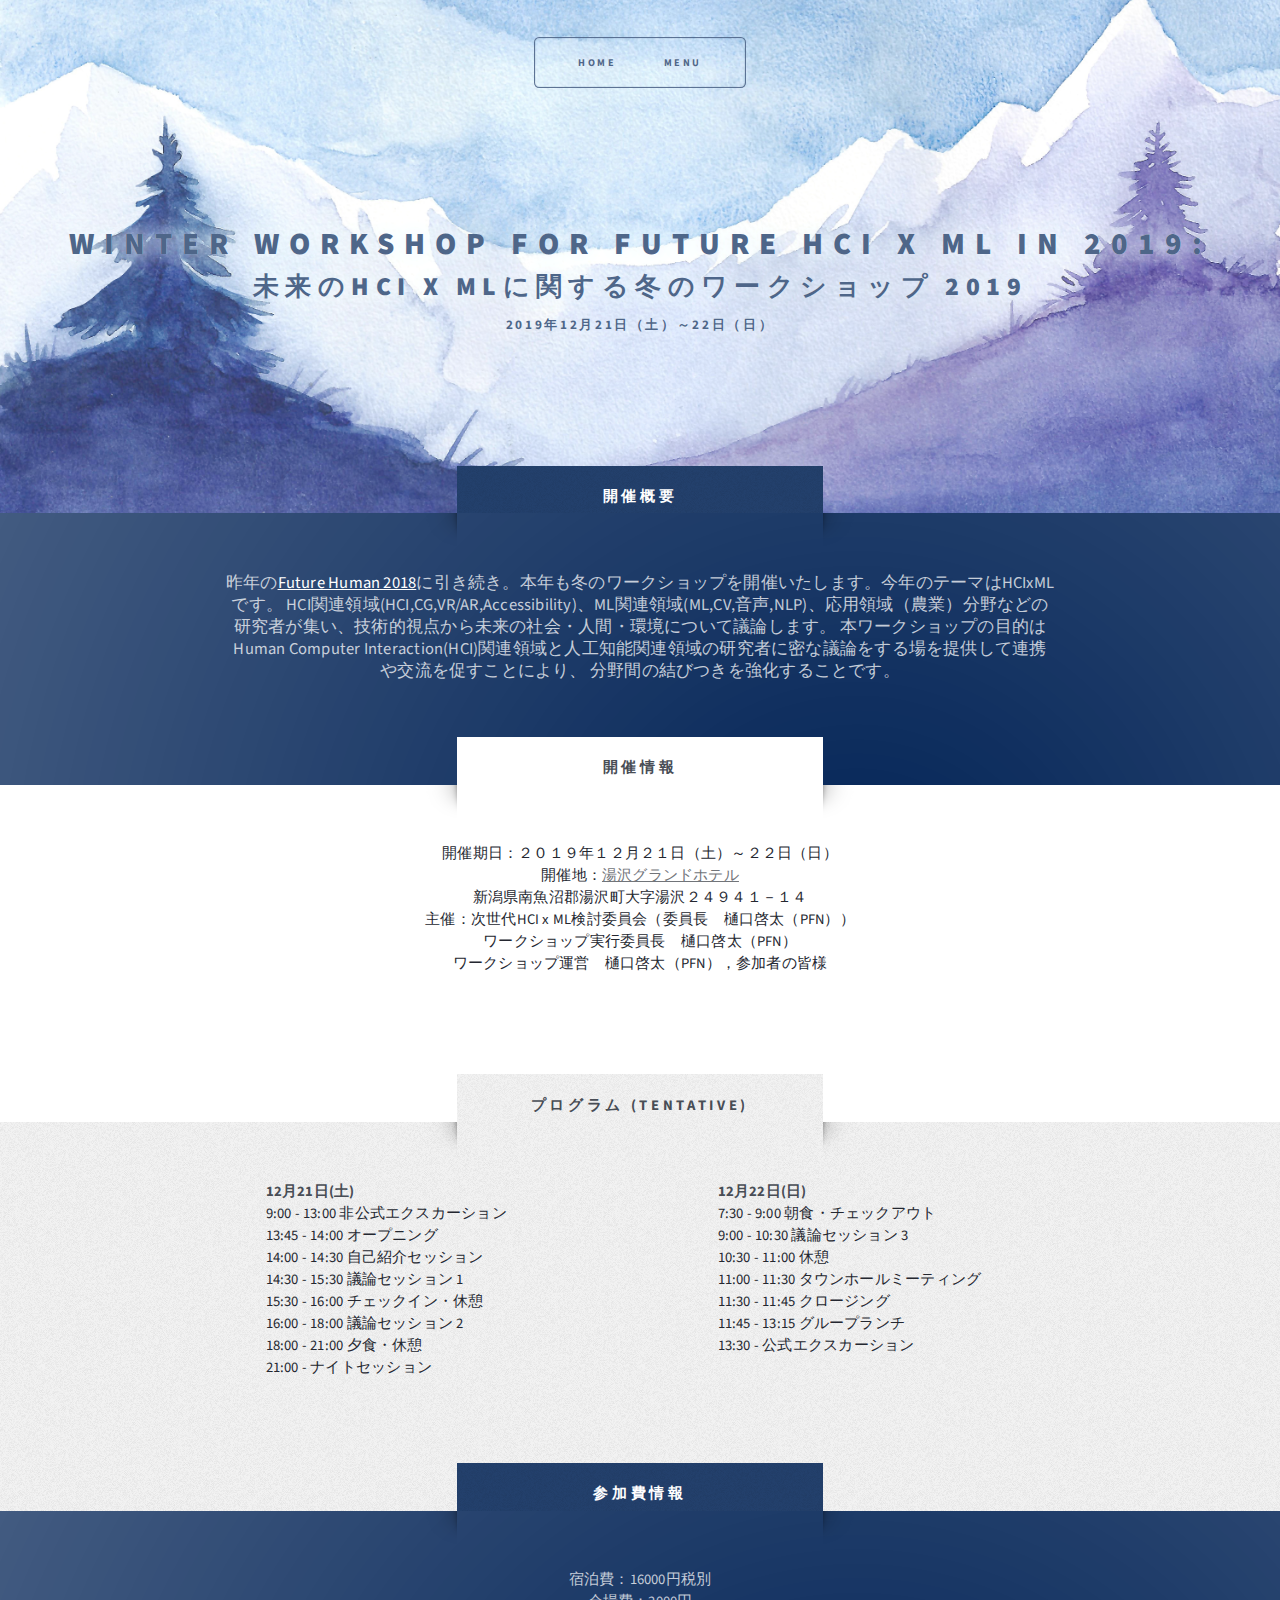
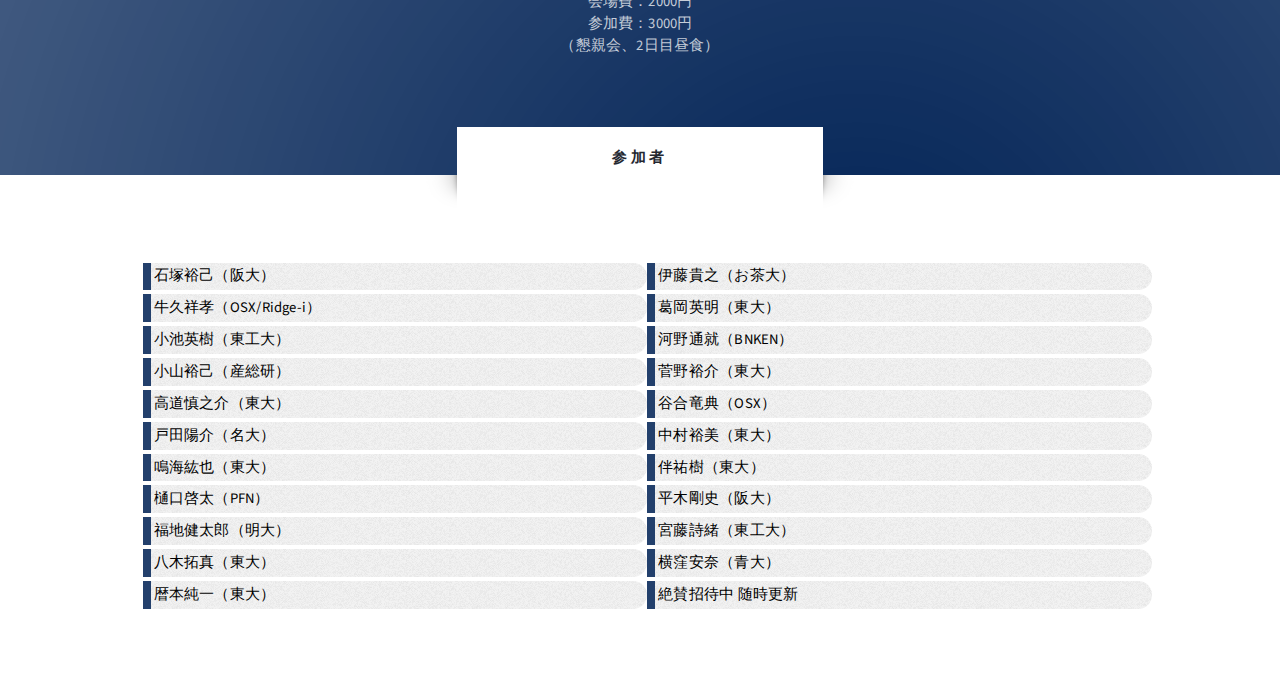
==== commit 1dc41544: "a" ====
--- a/index.html
+++ b/index.html
@@ -158,7 +158,7 @@
 								<li>伴祐樹（東大）</li>
 								<li>樋口啓太（PFN）</li>
 								<li>平木剛史（阪大）</li>
-								<li>福地健太郎（名大）</li>
+								<li>福地健太郎（明大）</li>
 								<li>宮藤詩緒（東工大）</li>
 								<li>八木拓真（東大）</li>
 								<li>横窪安奈（青大）</li>
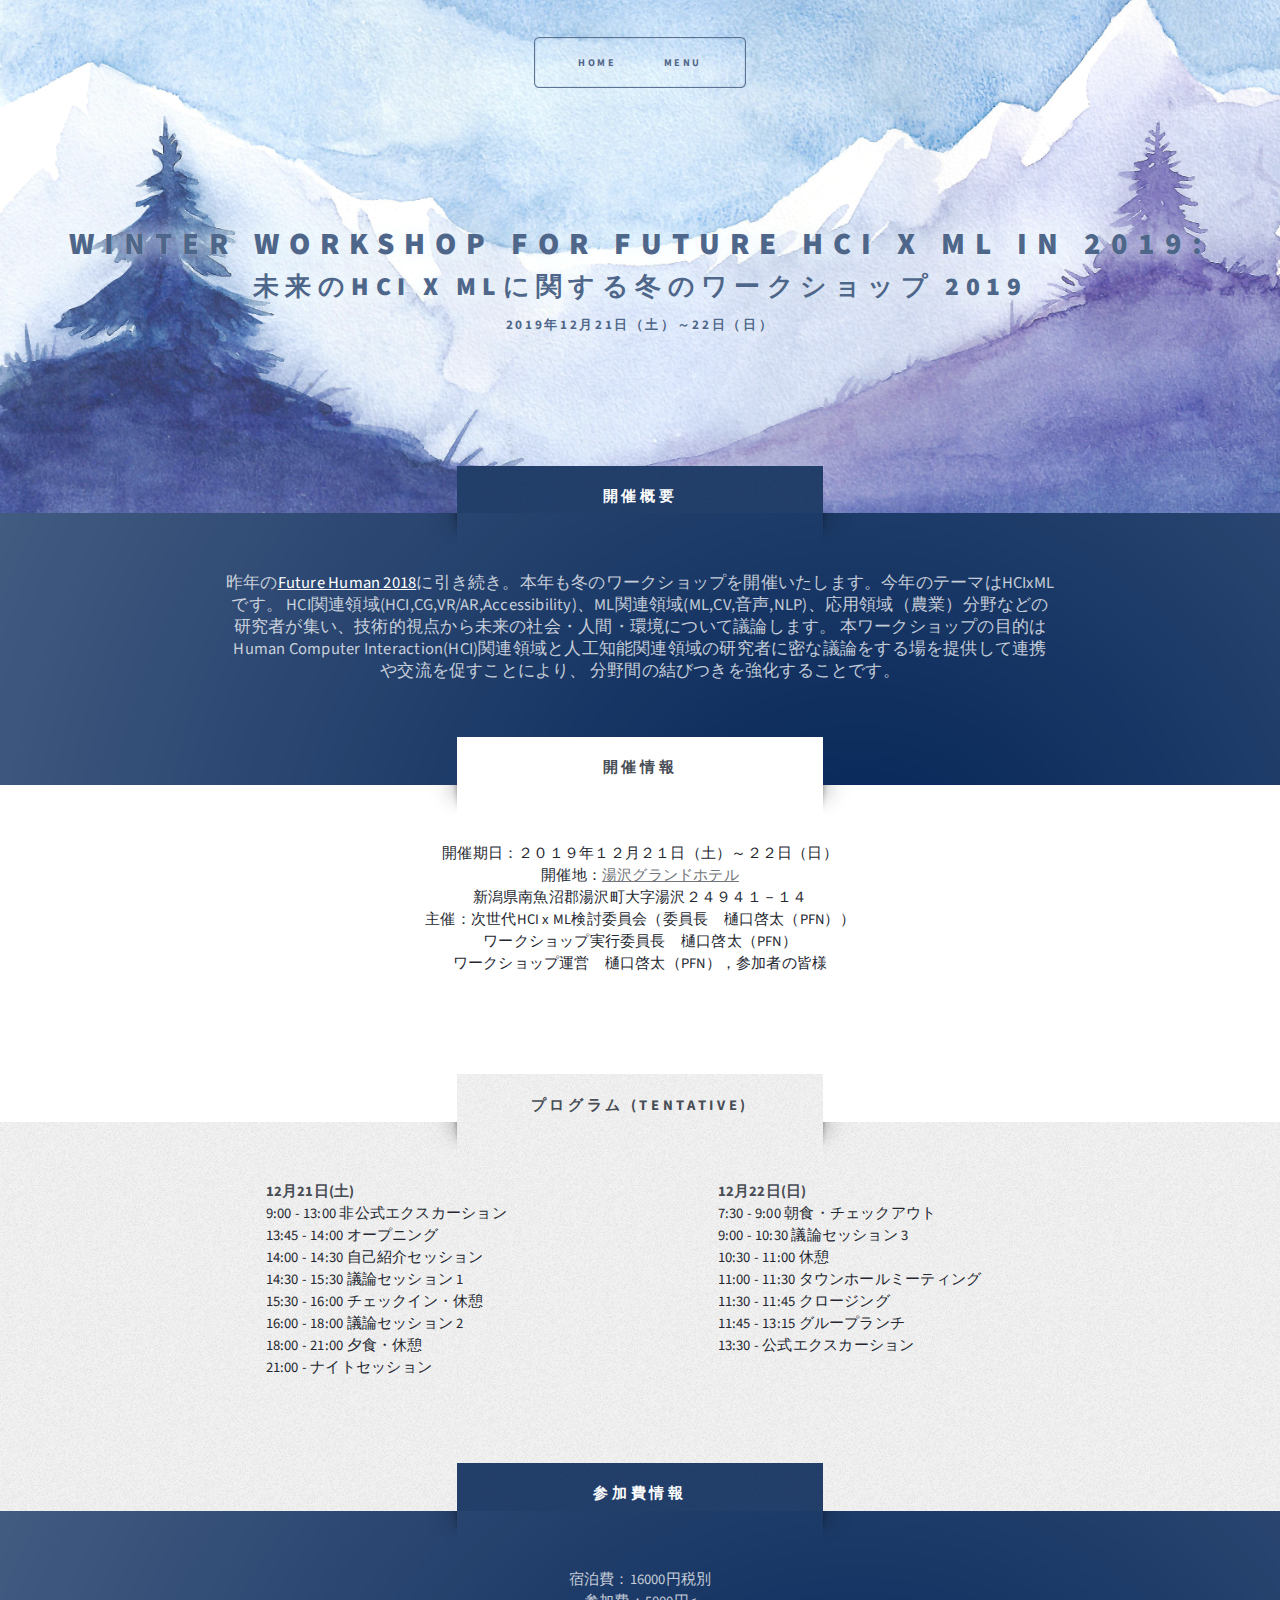
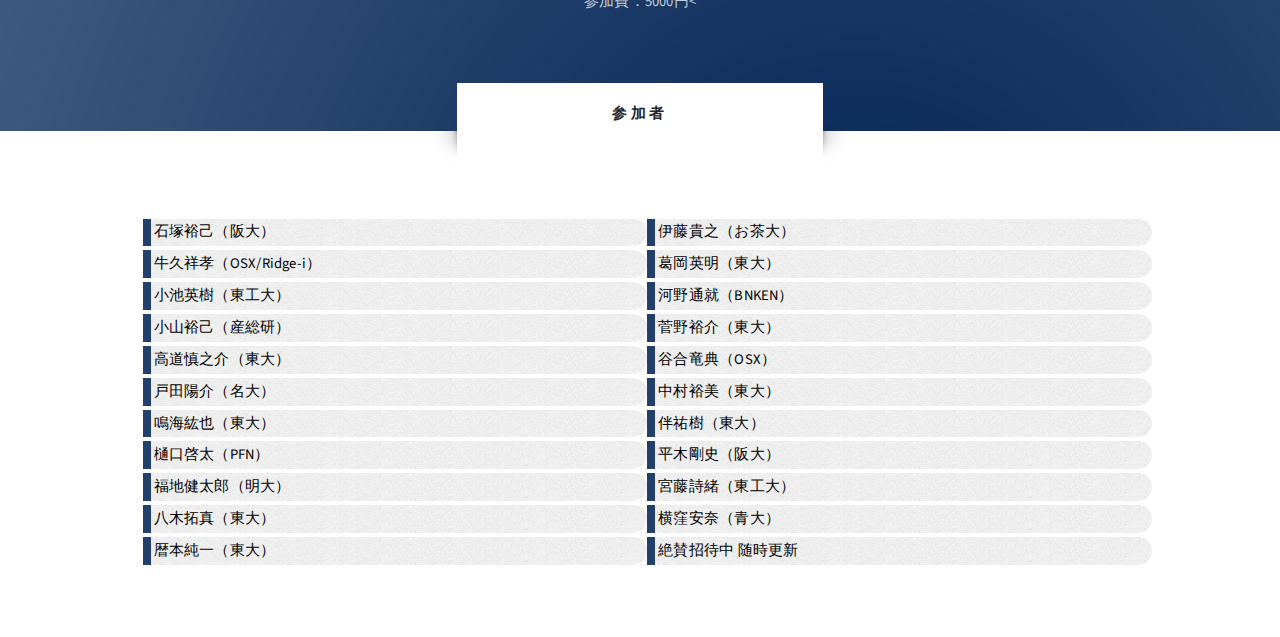
==== commit 6b2b7b75: "a" ====
--- a/index.html
+++ b/index.html
@@ -129,9 +129,7 @@
 				<div class="container">
 					<!--style1,2設定可能-->
 						宿泊費：16000円税別<br/>
-						会場費：2000円<br/>
-						参加費：3000円<br/>
-						（懇親会、2日目昼食）<br/>
+						参加費：5000円<<br/>
 				</div>
 			</section>
 
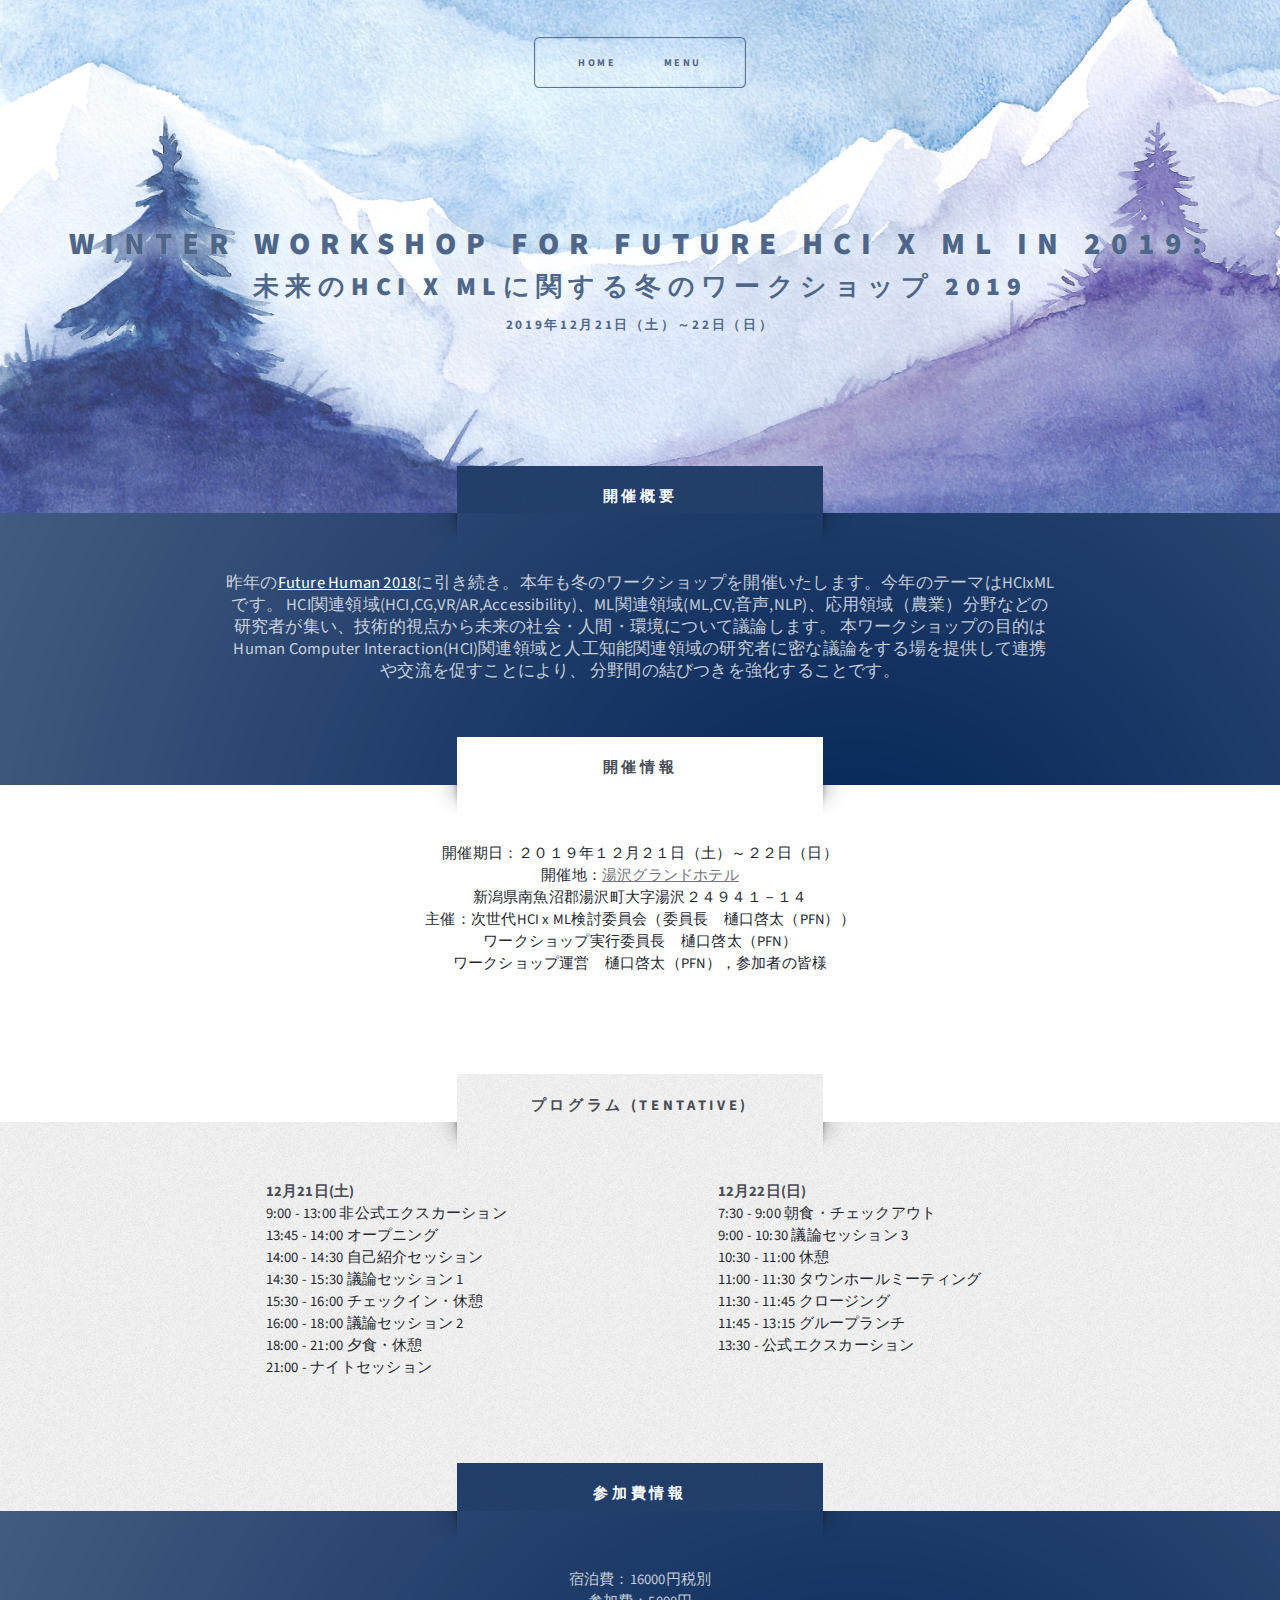
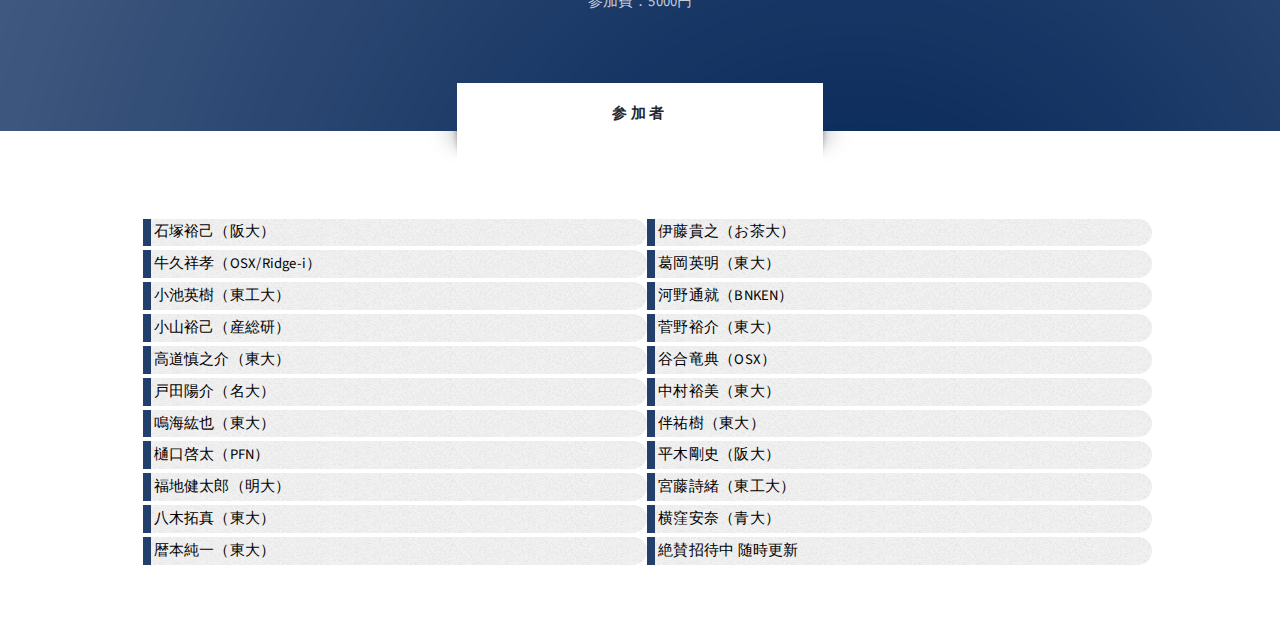
==== commit 152bd7c1: "a" ====
--- a/index.html
+++ b/index.html
@@ -129,7 +129,7 @@
 				<div class="container">
 					<!--style1,2設定可能-->
 						宿泊費：16000円税別<br/>
-						参加費：5000円<<br/>
+						参加費：5000円<br/>
 				</div>
 			</section>
 
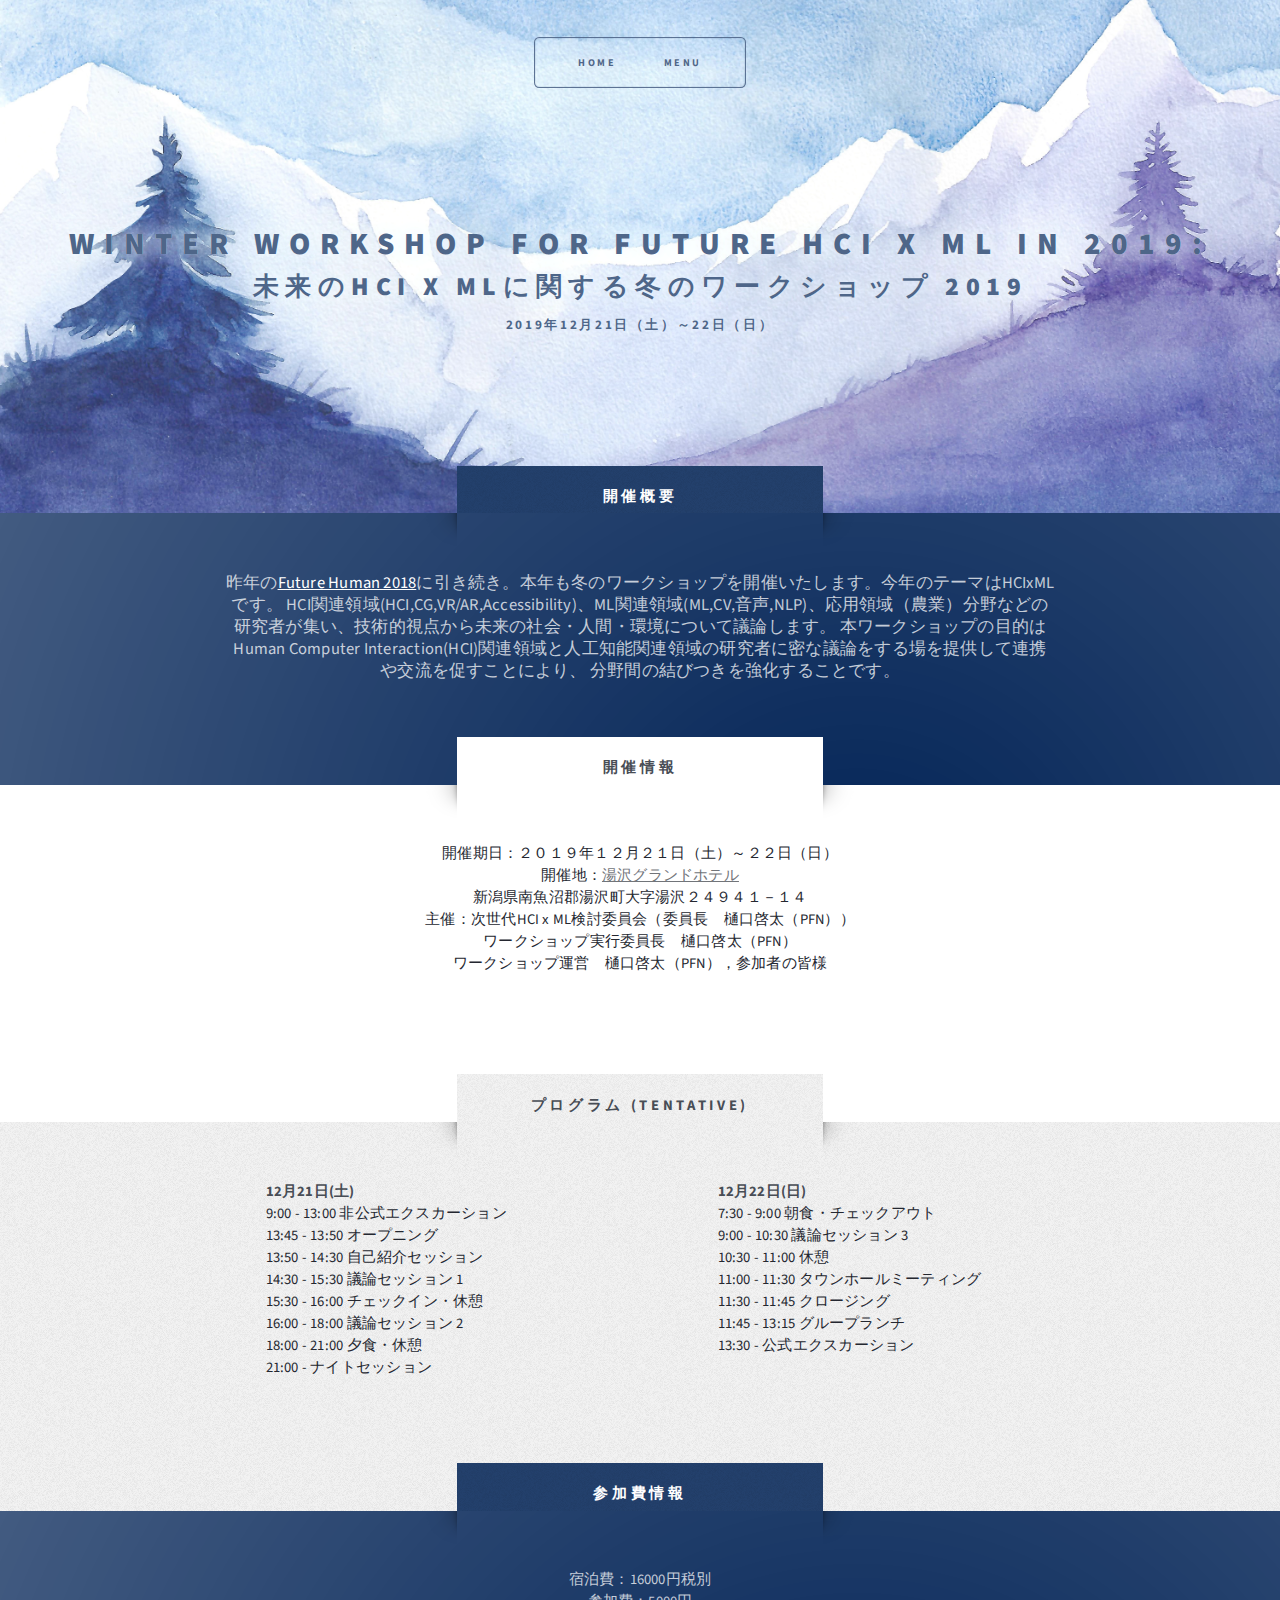
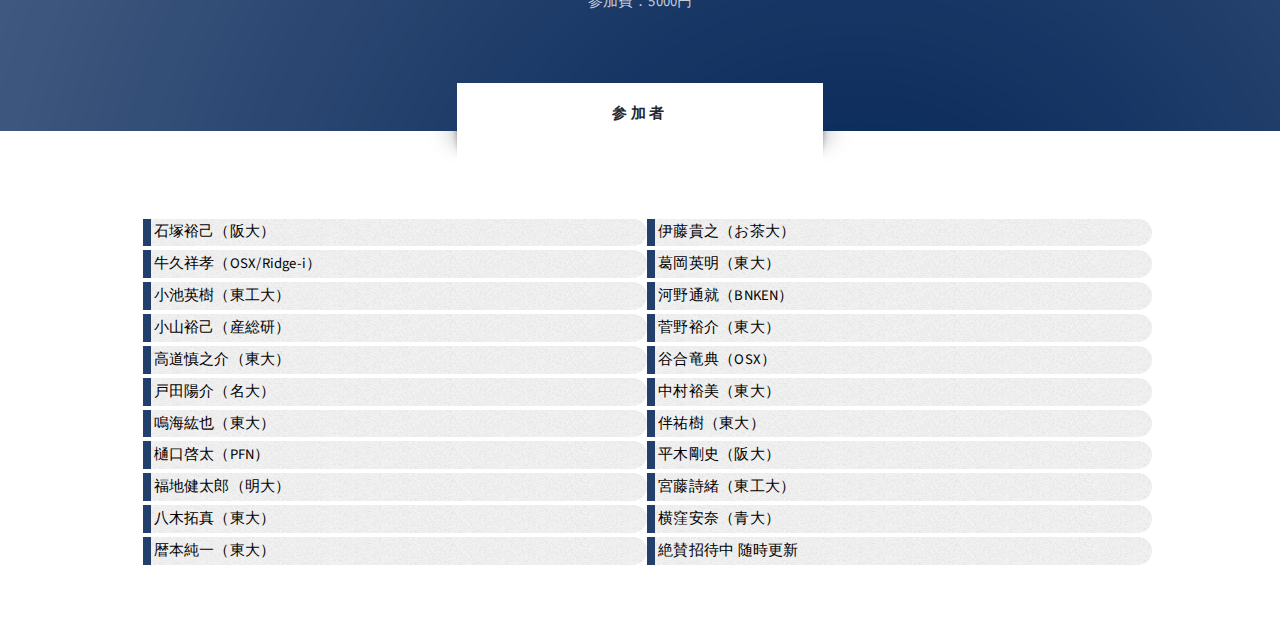
==== commit f0d07d61: "a" ====
--- a/index.html
+++ b/index.html
@@ -96,8 +96,8 @@
 											<h3 class="icon calendar-alt">12月21日(土)</h3>
 											<p>
 													9:00 - 13:00 非公式エクスカーション<br/>
-													13:45 - 14:00 オープニング<br/>
-													14:00 - 14:30 自己紹介セッション<br/>
+													13:45 - 13:50 オープニング<br/>
+													13:50 - 14:30 自己紹介セッション<br/>
 													14:30 - 15:30 議論セッション 1<br/>
 													15:30 - 16:00 チェックイン・休憩<br/>
 													16:00 - 18:00 議論セッション 2<br/>
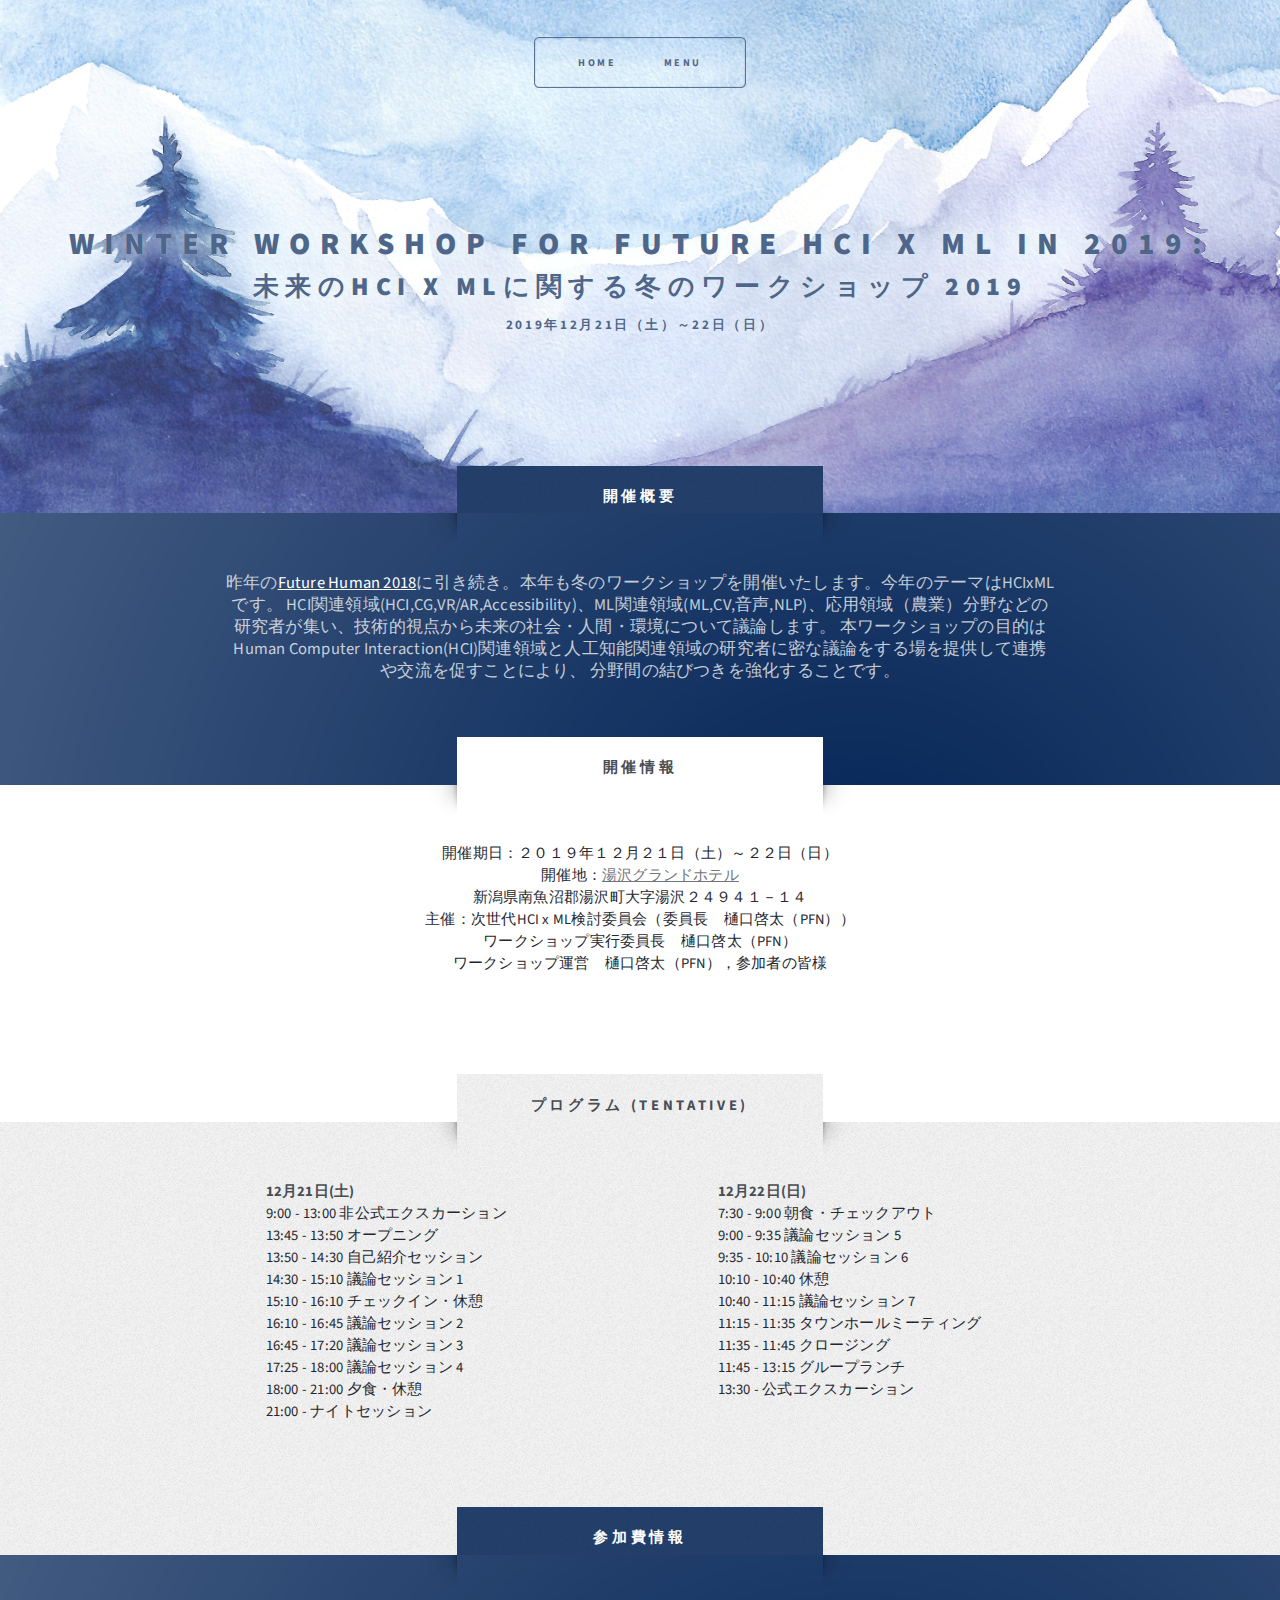
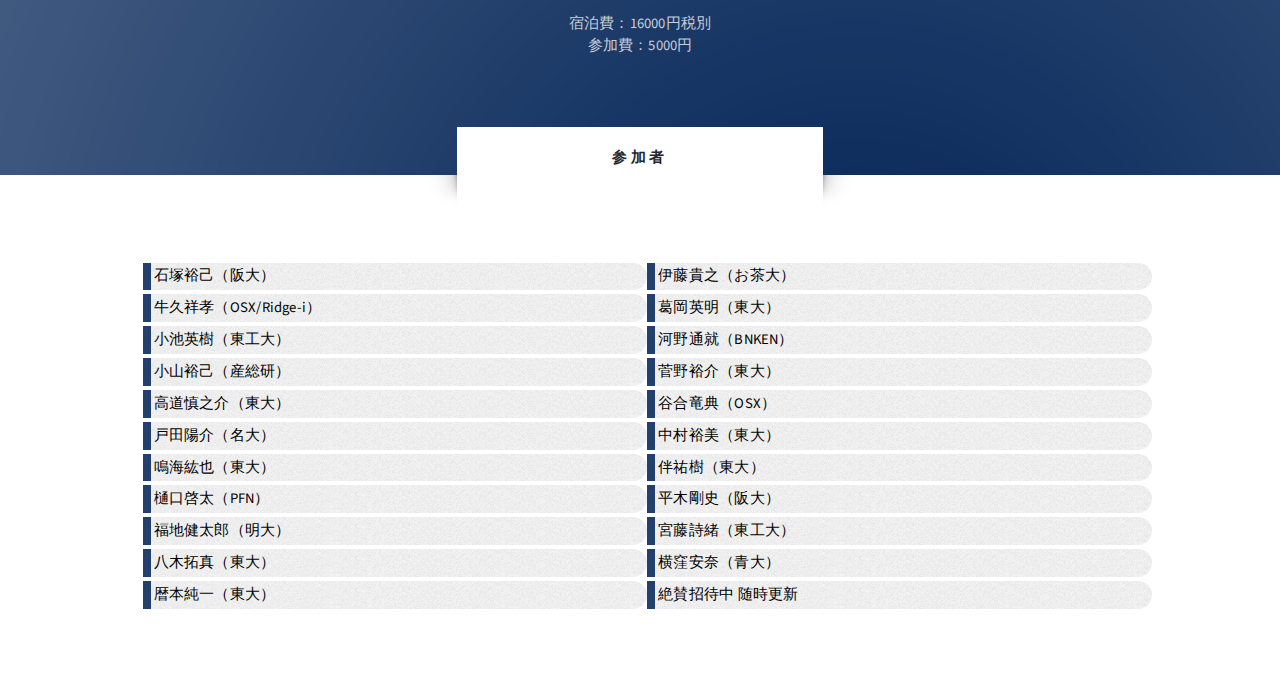
==== commit 1d5d04c6: "a" ====
--- a/index.html
+++ b/index.html
@@ -98,9 +98,11 @@
 													9:00 - 13:00 非公式エクスカーション<br/>
 													13:45 - 13:50 オープニング<br/>
 													13:50 - 14:30 自己紹介セッション<br/>
-													14:30 - 15:30 議論セッション 1<br/>
-													15:30 - 16:00 チェックイン・休憩<br/>
-													16:00 - 18:00 議論セッション 2<br/>
+													14:30 - 15:10 議論セッション 1<br/>
+													15:10 - 16:10 チェックイン・休憩<br/>
+													16:10 - 16:45 議論セッション 2<br/>
+													16:45 - 17:20 議論セッション 3<br/>
+													17:25 - 18:00 議論セッション 4<br/>
 													18:00 - 21:00 夕食・休憩<br/>
 													21:00 -       ナイトセッション<br/>
 											</p>
@@ -109,10 +111,12 @@
 											<h3 class="icon calendar-alt">12月22日(日)</h3>
 											<p>
 													7:30 - 9:00 朝食・チェックアウト<br/>
-													9:00 - 10:30 議論セッション 3<br/>
-													10:30 - 11:00 休憩<br/>
-													11:00 - 11:30 タウンホールミーティング<br/>
-													11:30 - 11:45 クロージング<br/>
+													9:00 - 9:35 議論セッション 5<br/>
+													9:35 - 10:10 議論セッション 6<br/>
+													10:10 - 10:40 休憩<br/>
+													10:40 - 11:15 議論セッション 7<br/>
+													11:15 - 11:35 タウンホールミーティング<br/>
+													11:35 - 11:45 クロージング<br/>
 													11:45 - 13:15 グループランチ<br/>
 													13:30 - 公式エクスカーション<br/>
 											</p>
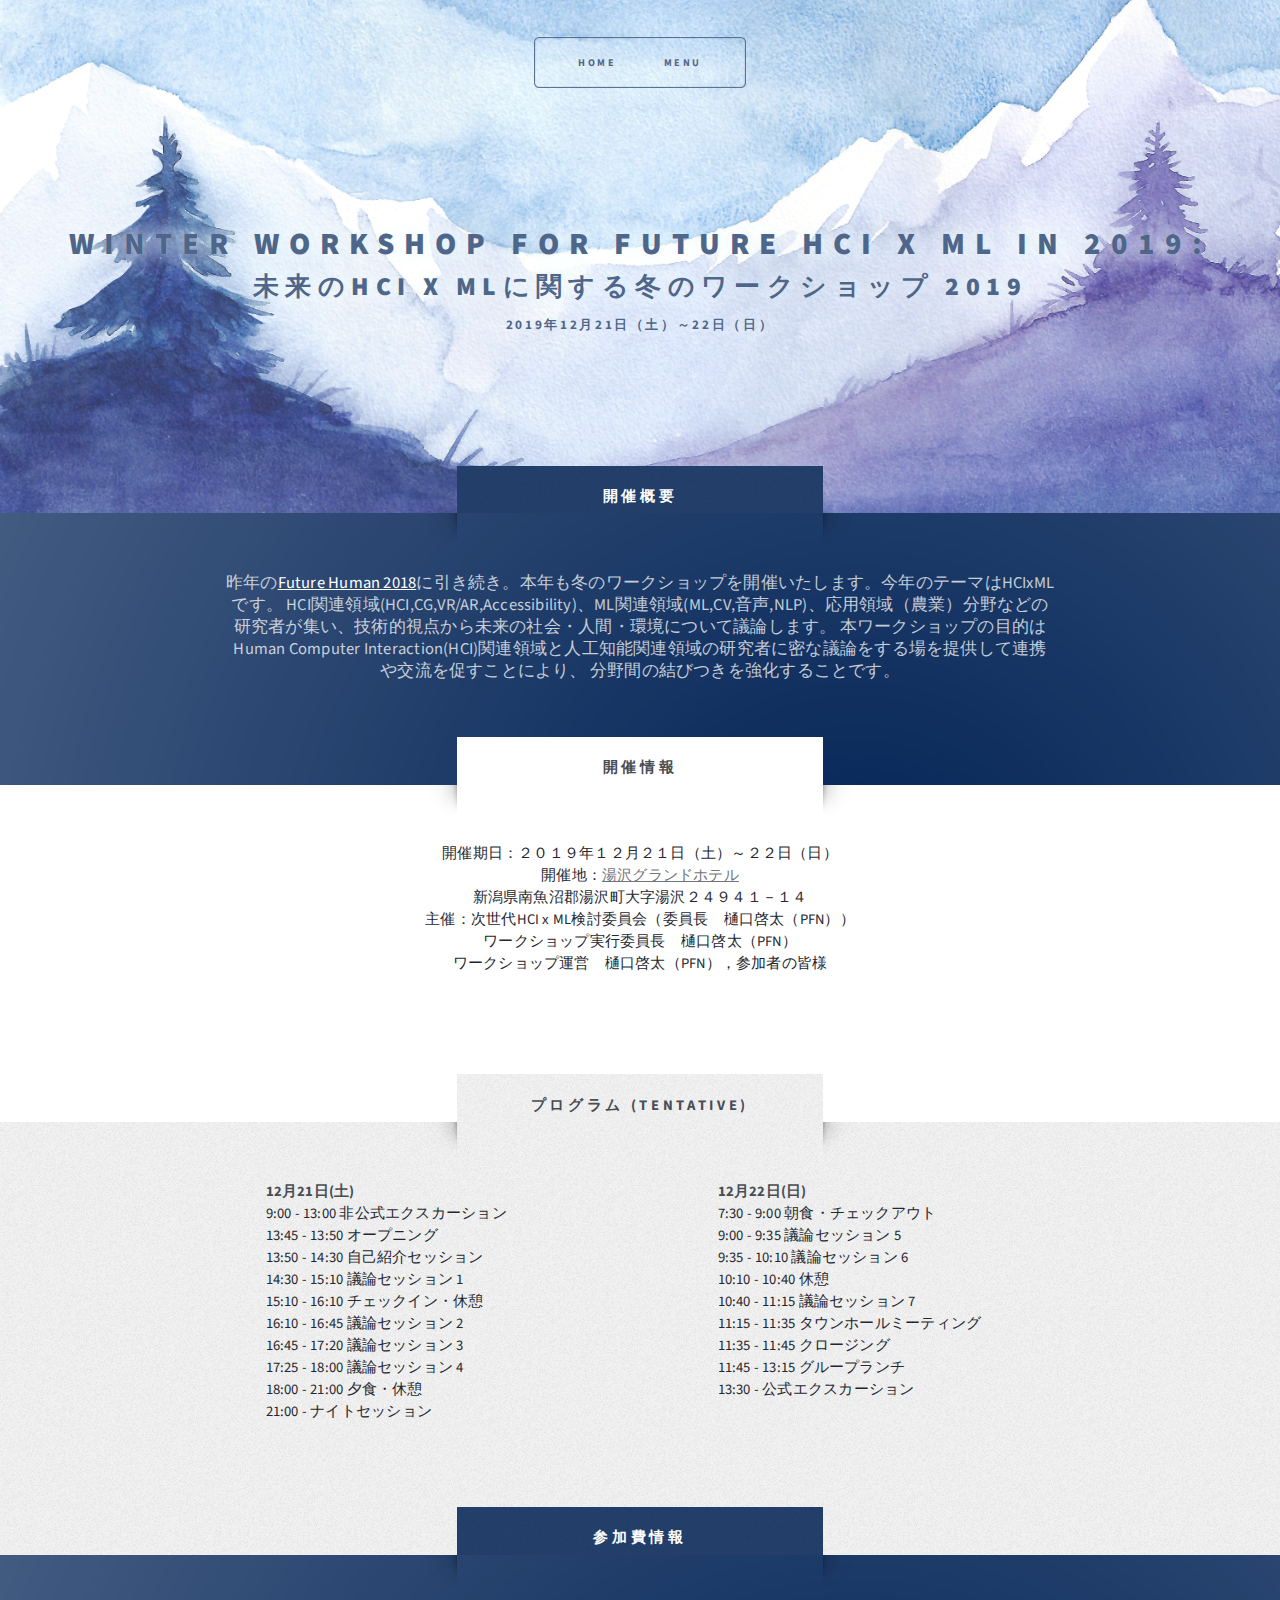
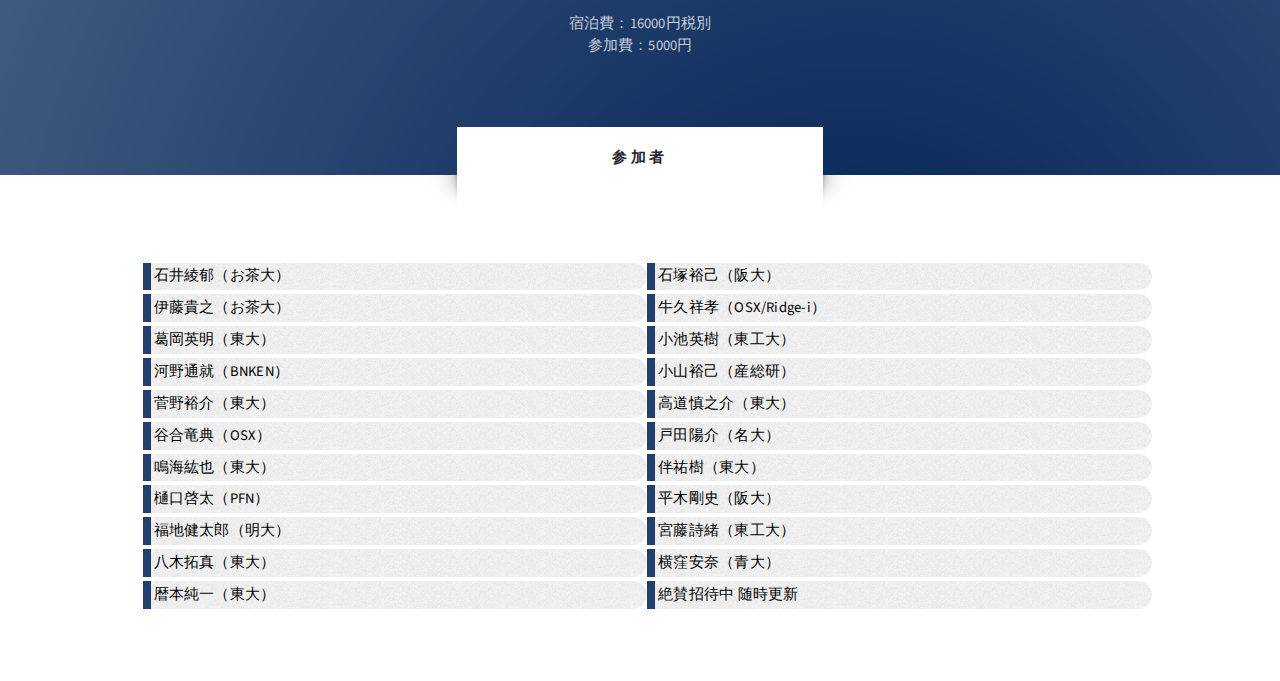
==== commit aea706e3: "a" ====
--- a/index.html
+++ b/index.html
@@ -144,6 +144,7 @@
 						<div class="row-m-list">
 														
 							<ul>
+								<li>石井綾郁（お茶大）</li>
 								<li>石塚裕己（阪大）</li>
 								<li>伊藤貴之（お茶大）</li>
 								<li>牛久祥孝（OSX/Ridge-i）</li>
@@ -155,7 +156,6 @@
 								<li>高道慎之介（東大）</li>
 								<li>谷合竜典（OSX）</li>
 								<li>戸田陽介（名大）</li>
-								<li>中村裕美（東大）</li>
 								<li>鳴海紘也（東大）</li>
 								<li>伴祐樹（東大）</li>
 								<li>樋口啓太（PFN）</li>
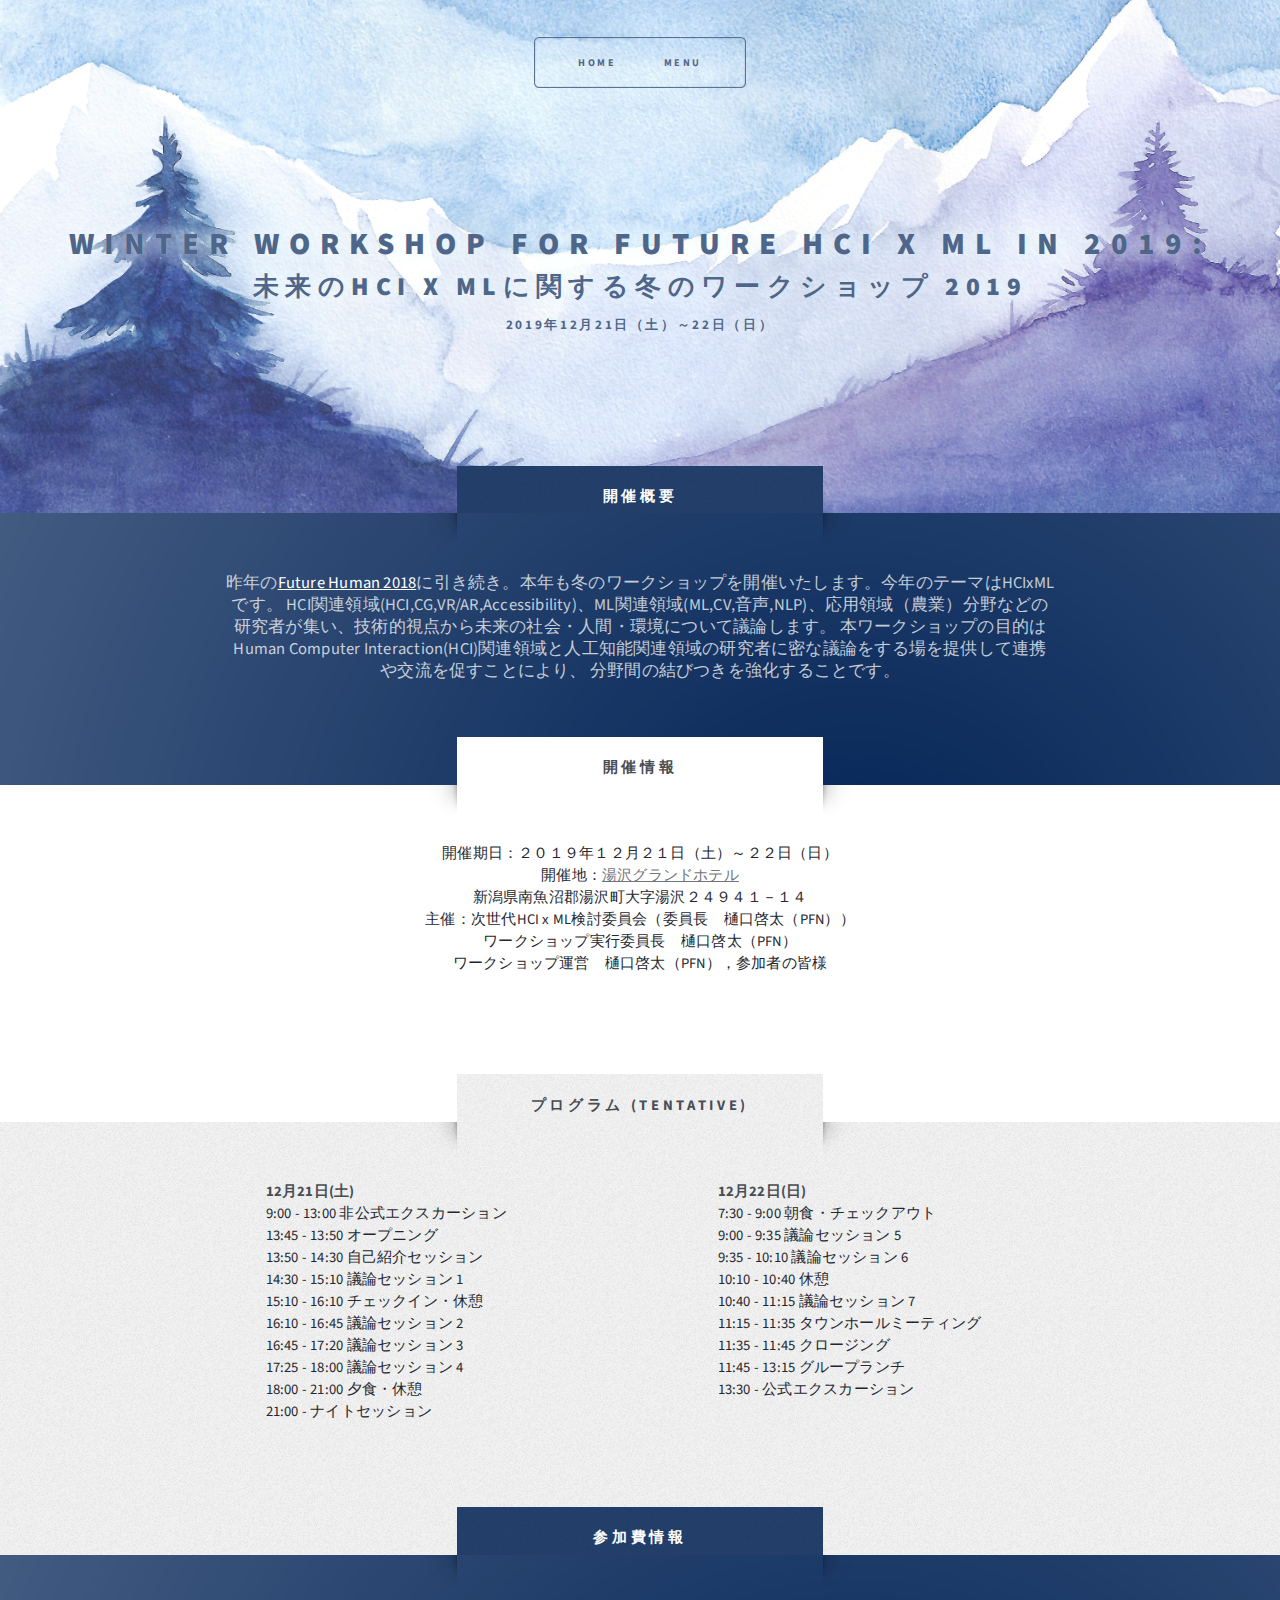
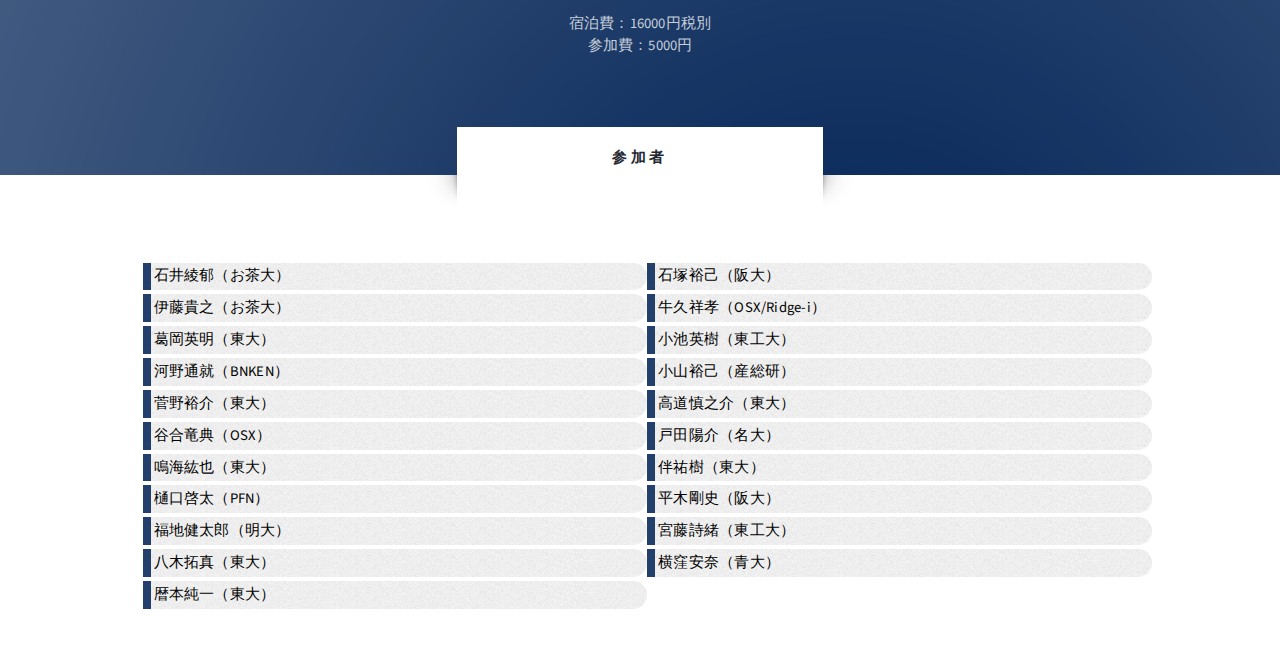
==== commit d0c83489: "a" ====
--- a/index.html
+++ b/index.html
@@ -165,7 +165,6 @@
 								<li>八木拓真（東大）</li>
 								<li>横窪安奈（青大）</li>
 								<li>暦本純一（東大）</li>
-								<li>絶賛招待中 随時更新</li>
 						</ul>
 							
 							
